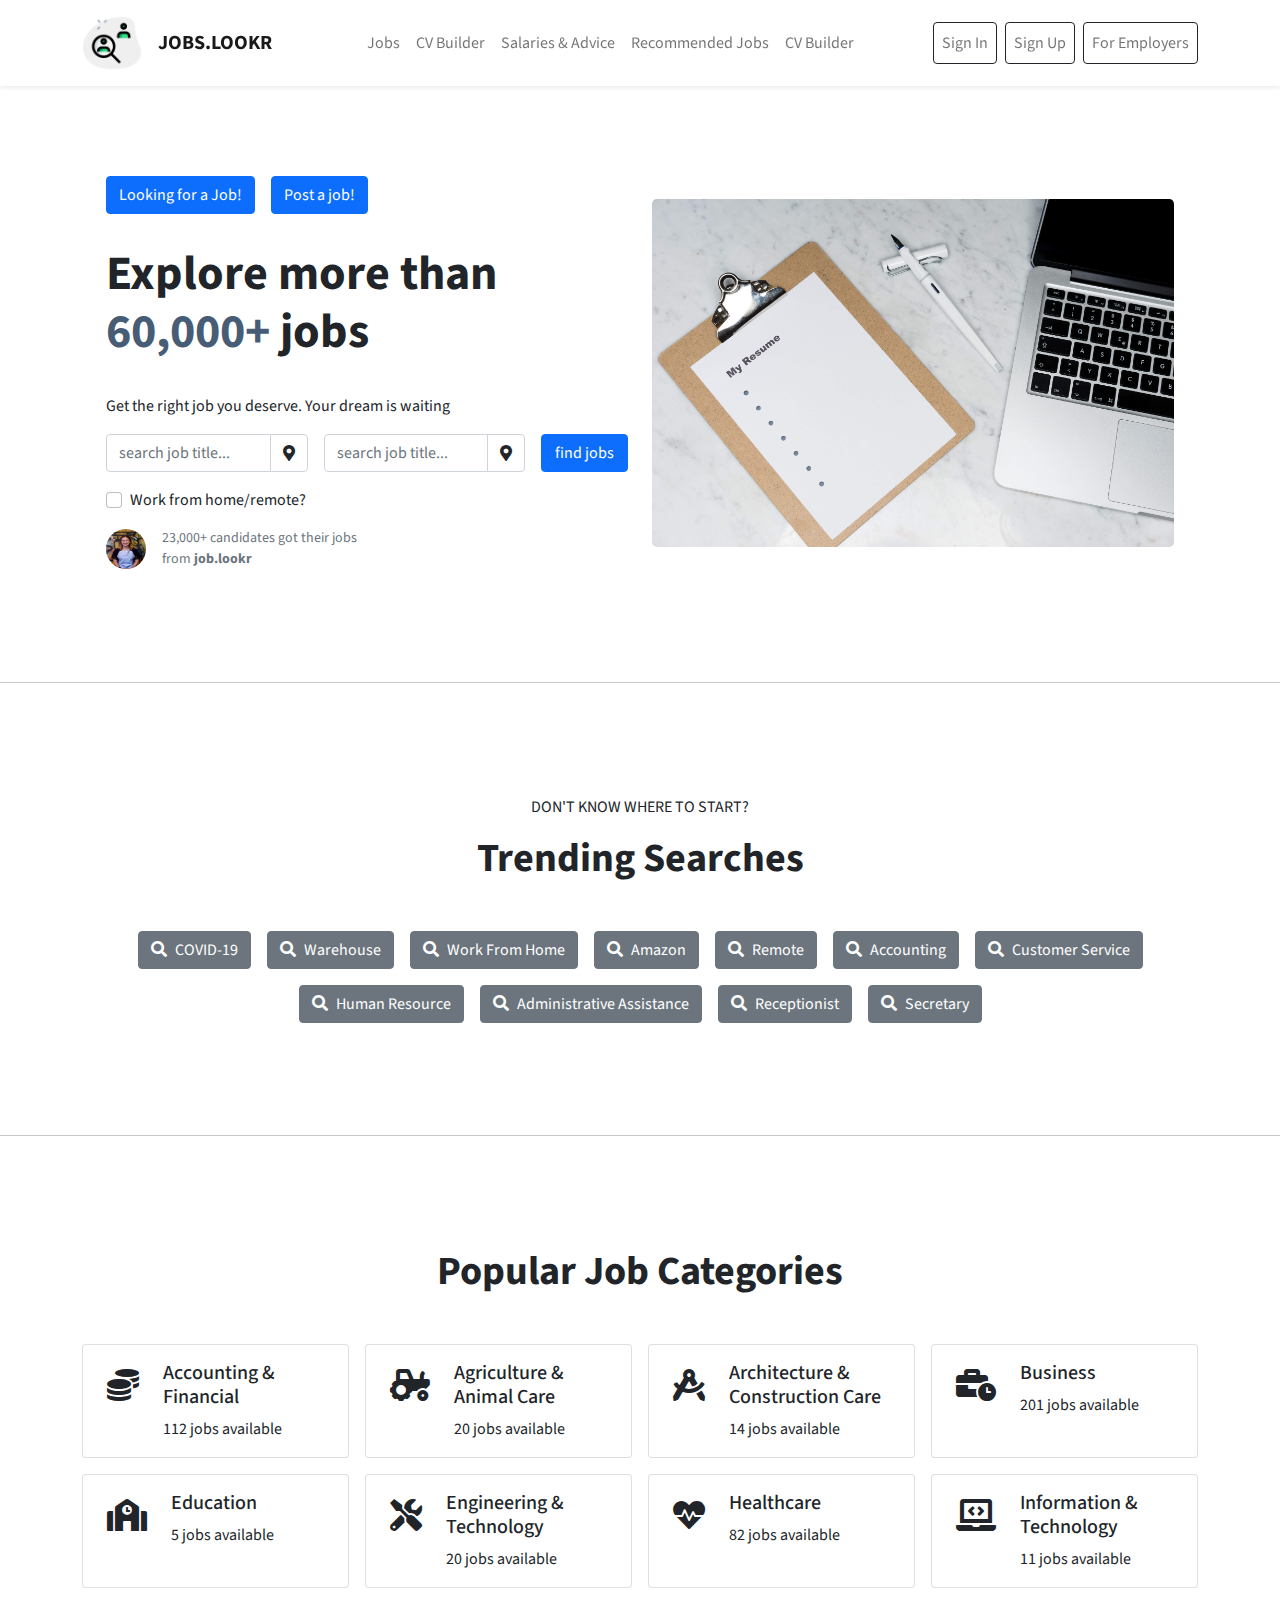
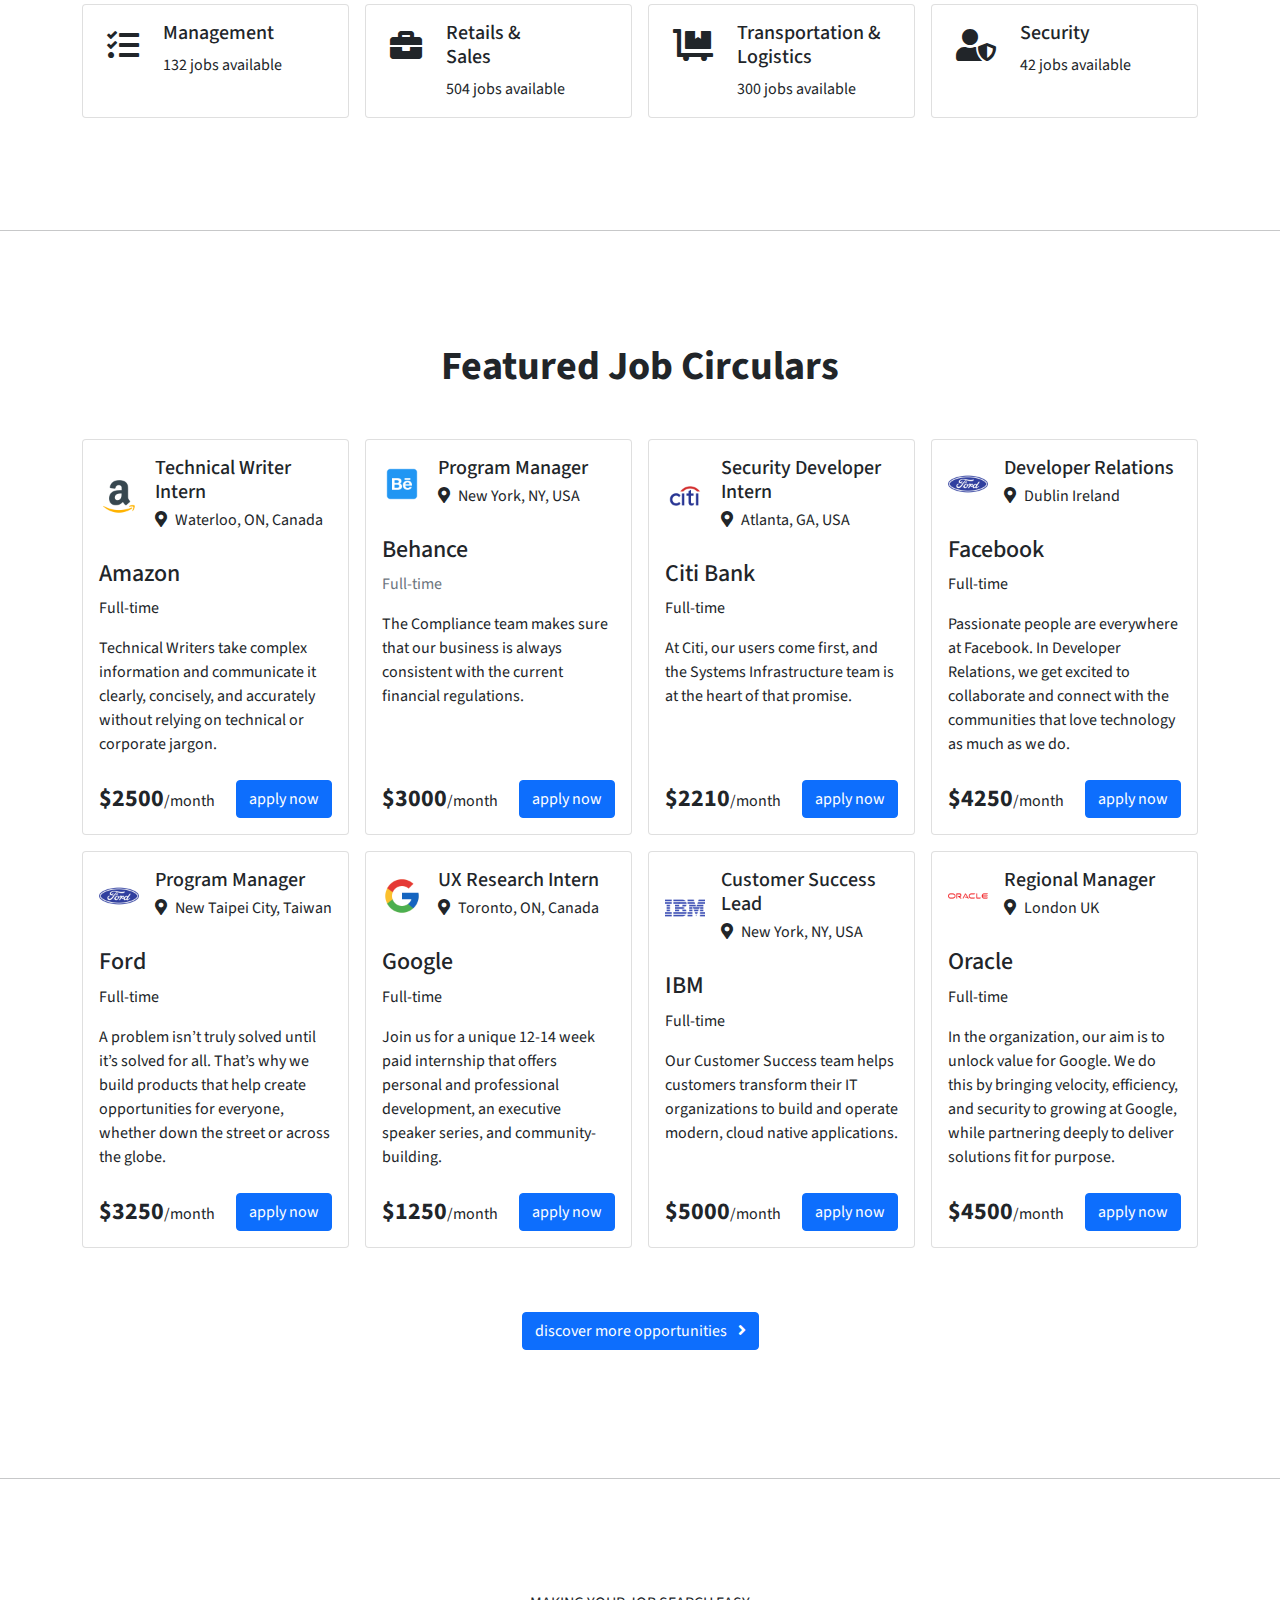
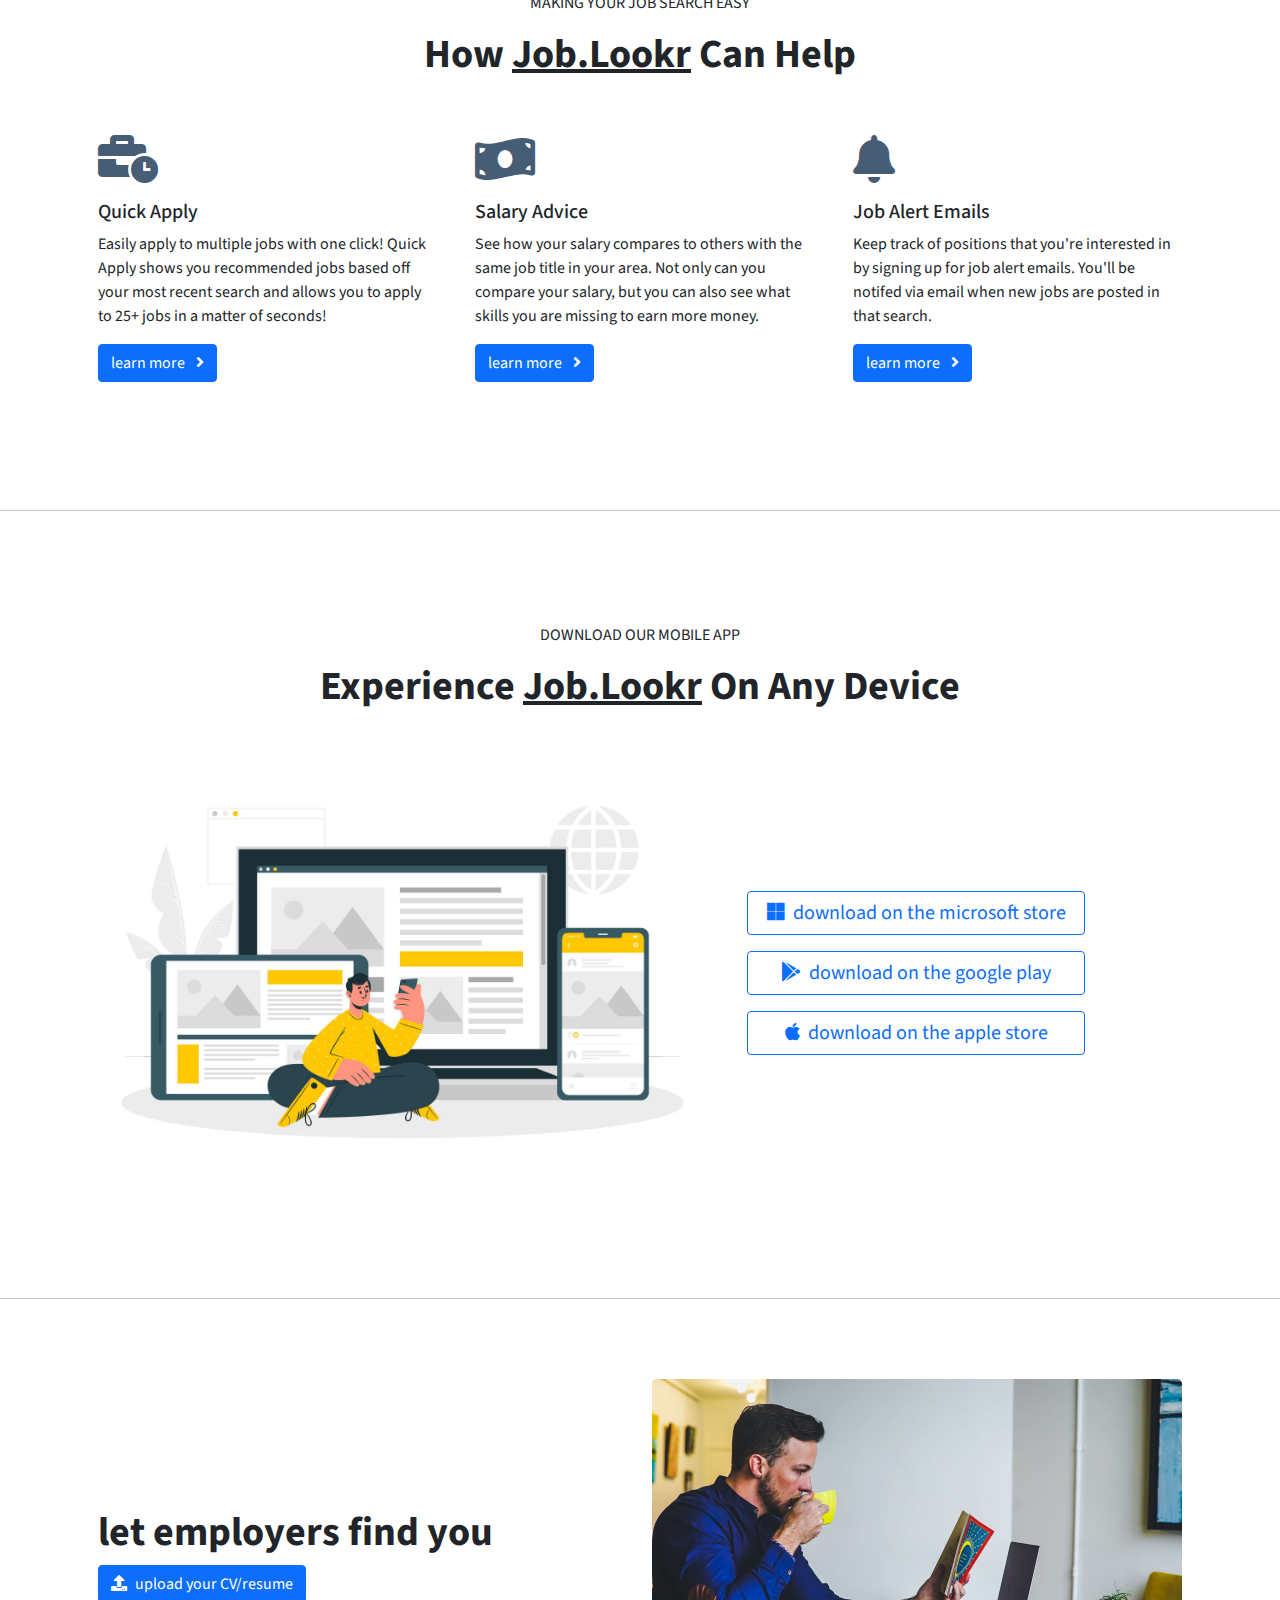
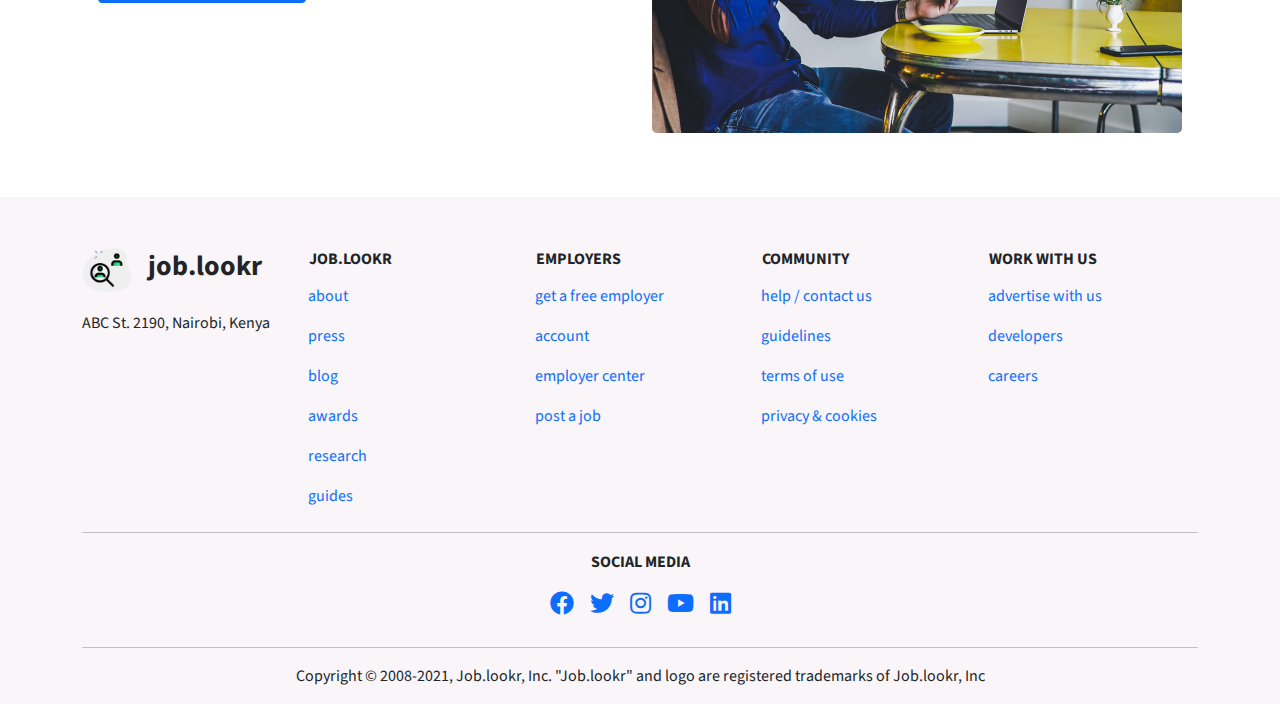
==== index.html @ 162f299d "Initial commit" ====
<!doctype html>
<html class="no-js" lang="">

<head>
  <meta charset="utf-8">
  <title></title>
  <meta name="description" content="">
  <meta name="viewport" content="width=device-width, initial-scale=1">

  <meta property="og:title" content="">
  <meta property="og:type" content="">
  <meta property="og:url" content="">
  <meta property="og:image" content="">

  <link rel="manifest" href="site.webmanifest">
  <link rel="apple-touch-icon" href="icon.png">
  <!-- Place favicon.ico in the root directory -->
  <link rel="shortcut icon" href="favicon.ico" type="image/x-icon">
  <!--  Bootstrap-->
  <link rel="stylesheet" href="vendor/bootstrap-5.1.3-dist/css/bootstrap.min.css">
  <!--  Font Awesome-->
  <link rel="stylesheet" href="vendor/fontawesome-free-5.15.1-web/css/all.min.css">
  <!--  Custom Fonts-->
  <link rel="preconnect" href="https://fonts.googleapis.com">
  <link rel="preconnect" href="https://fonts.gstatic.com" crossorigin>
  <link
    href="https://fonts.googleapis.com/css2?family=Source+Sans+3:ital,wght@0,200;0,300;0,400;0,500;0,600;0,700;0,800;0,900;1,200;1,300;1,400;1,500;1,600;1,700;1,800;1,900&display=swap"
    rel="stylesheet">
  <link rel="stylesheet" href="css/normalize.css">
  <link rel="stylesheet" href="css/main.css">

  <meta name="theme-color" content="#fafafa">
</head>

<body>
<!-- Add your site or application content here -->
<header>
  <nav class="navbar navbar-expand-lg navbar-light shadow-sm fixed-top bg-white">
    <div class="container">
      <a class="navbar-brand d-flex align-items-center" href="#">
        <img src="img/logo.png" alt="logo" class="me-3" width="60" height="60">
        <span class="text-uppercase fw-bold">jobs.lookr</span>
      </a>
      <button class="navbar-toggler" type="button" data-bs-toggle="collapse" data-bs-target="#navbarSupportedContent"
              aria-controls="navbarSupportedContent" aria-expanded="false" aria-label="Toggle navigation">
        <span class="navbar-toggler-icon"></span>
      </button>
      <div class="collapse navbar-collapse" id="navbarSupportedContent">
        <ul class="navbar-nav ms-auto">
          <li class="nav-item">
            <a class="nav-link text-capitalize" href="#">jobs</a>
          </li>
          <li class="nav-item">
            <a class="nav-link text-capitalize" href="#">CV builder</a>
          </li>
          <li class="nav-item">
            <a class="nav-link text-capitalize" href="#">salaries & advice</a>
          </li>
          <li class="nav-item">
            <a class="nav-link text-capitalize" href="#">recommended jobs</a>
          </li>
          <li class="nav-item">
            <a class="nav-link text-capitalize" href="#">CV builder</a>
          </li>
        </ul>
        <ul class="navbar-nav ms-auto">
          <li class="nav-item me-2">
            <a class="nav-link text-capitalize btn btn-outline-dark" href="#">sign in</a>
          </li>
          <li class="nav-item me-2">
            <a class="nav-link text-capitalize btn btn-outline-dark" href="#">sign up</a>
          </li>
          <li class="nav-item">
            <a class="nav-link text-capitalize btn btn-outline-dark" href="#">for employers</a>
          </li>
        </ul>
      </div>
    </div>
  </nav>
</header>
<main>
  <div class="container-fluid px-0">
    <section class="py-5">
      <div class="row container mx-auto align-items-center my-5">
        <div class="col-6">
          <div class="d-flex gap-3">
            <button class="btn btn-primary">Looking for a Job!</button>
            <button class="btn btn-primary">Post a job!</button>
          </div>
          <h1 class="display-5 fw-bold">Explore more than <span class="text-primary">60,000+</span> jobs</h1>
          <p>Get the right job you deserve. Your dream is waiting</p>
          <div class="d-flex gap-3">
            <div class="input-group">
              <input type="text" class="form-control" placeholder="search job title..." id="inp-job-title">
              <span class="input-group-text bg-transparent">
                <i class="fas fa-map-marker-alt"></i>
              </span>
            </div>
            <div class="input-group">
              <input type="text" class="form-control" placeholder="search job title..." id="inp-job-location">
              <span class="input-group-text bg-transparent">
                <i class="fas fa-map-marker-alt"></i>
              </span>
            </div>
            <div class="col-2">
              <button class="btn btn-primary w-100">find jobs</button>
            </div>
          </div>
          <div class="form-check mt-3">
            <input class="form-check-input" type="checkbox" value="" id="defaultCheck1">
            <label class="form-check-label" for="defaultCheck1">
              Work from home/remote?
            </label>
          </div>
          <div class="d-flex mt-3 align-items-center">
            <img src="img/user-1.jpg" alt="user 1" height="40" width="40" class="rounded-circle">
            <p class="mb-0 ms-3 text-muted small">23,000+ candidates got their jobs <br> from <b>job.lookr</b></p>
          </div>
        </div>
        <div class="col-6">
          <img src="img/hero-1.jpg" alt="" class="img-fluid rounded-3">
        </div>
      </div>
    </section>
    <hr>
    <section class="py-5">
      <div class="container my-5">
        <div class="section-title text-center mb-5">
          <p class="text-uppercase">don't know where to start?</p>
          <h3 class="display-6 fw-bold text-capitalize">Trending Searches</h3>
        </div>
        <div class="section-body">
          <div class="d-flex flex-wrap justify-content-center gap-3">
            <button class="btn btn-secondary text-capitalize"><i class="fas fa-search me-2"></i>COVID-19</button>
            <button class="btn btn-secondary text-capitalize"><i class="fas fa-search me-2"></i>warehouse</button>
            <button class="btn btn-secondary text-capitalize"><i class="fas fa-search me-2"></i>work from home</button>
            <button class="btn btn-secondary text-capitalize"><i class="fas fa-search me-2"></i>amazon</button>
            <button class="btn btn-secondary text-capitalize"><i class="fas fa-search me-2"></i>remote</button>
            <button class="btn btn-secondary text-capitalize"><i class="fas fa-search me-2"></i>accounting</button>
            <button class="btn btn-secondary text-capitalize"><i class="fas fa-search me-2"></i>customer service
            </button>
            <button class="btn btn-secondary text-capitalize"><i class="fas fa-search me-2"></i>human resource</button>
            <button class="btn btn-secondary text-capitalize"><i class="fas fa-search me-2"></i>administrative
              assistance
            </button>
            <button class="btn btn-secondary text-capitalize"><i class="fas fa-search me-2"></i>receptionist</button>
            <button class="btn btn-secondary text-capitalize"><i class="fas fa-search me-2"></i>secretary</button>
          </div>
        </div>
      </div>
    </section>
    <hr>
    <section class="py-5">
      <div class="container my-5">
        <div class="section-title text-center mb-5">
          <h3 class="display-6 fw-bold text-capitalize">popular job categories</h3>
        </div>
        <div class="section-body">
          <div class="row row-cols-1 row-cols-md-4 g-3">
            <div class="col">
              <div class="card h-100">
                <div class="card-body px-0 d-flex align-items-start">
                  <i class="fas fa-coins fa-2x mx-4 mt-2"></i>
                  <div>
                    <h5 class="card-title text-capitalize">accounting & <br> financial</h5>
                    <p class="card-text">112 jobs available</p>
                  </div>
                </div>
              </div>
            </div>
            <div class="col">
              <div class="card h-100">
                <div class="card-body px-0 d-flex align-items-start">
                  <i class="fas fa-tractor fa-2x mx-4 mt-2"></i>
                  <div>
                    <h5 class="card-title text-capitalize">agriculture & <br> animal care</h5>
                    <p class="card-text">20 jobs available</p>
                  </div>
                </div>
              </div>
            </div>
            <div class="col">
              <div class="card h-100">
                <div class="card-body px-0 d-flex align-items-start">
                  <i class="fas fa-drafting-compass fa-2x mx-4 mt-2"></i>
                  <div>
                    <h5 class="card-title text-capitalize">Architecture &<br> Construction care</h5>
                    <p class="card-text">14 jobs available</p>
                  </div>
                </div>
              </div>
            </div>
            <div class="col">
              <div class="card h-100">
                <div class="card-body px-0 d-flex align-items-start">
                  <i class="fas fa-business-time fa-2x mx-4 mt-2"></i>
                  <div>
                    <h5 class="card-title text-capitalize">business</h5>
                    <p class="card-text">201 jobs available</p>
                  </div>
                </div>
              </div>
            </div>
            <div class="col">
              <div class="card h-100">
                <div class="card-body px-0 d-flex align-items-start">
                  <i class="fas fa-school fa-2x mx-4 mt-2"></i>
                  <div>
                    <h5 class="card-title text-capitalize">education</h5>
                    <p class="card-text">5 jobs available</p>
                  </div>
                </div>
              </div>
            </div>
            <div class="col">
              <div class="card h-100">
                <div class="card-body px-0 d-flex align-items-start">
                  <i class="fas fa-tools fa-2x mx-4 mt-2"></i>
                  <div>
                    <h5 class="card-title text-capitalize">engineering &<br> technology</h5>
                    <p class="card-text">20 jobs available</p>
                  </div>
                </div>
              </div>
            </div>
            <div class="col">
              <div class="card h-100">
                <div class="card-body px-0 d-flex align-items-start">
                  <i class="fas fa-heartbeat fa-2x mx-4 mt-2"></i>
                  <div>
                    <h5 class="card-title text-capitalize">healthcare</h5>
                    <p class="card-text">82 jobs available</p>
                  </div>
                </div>
              </div>
            </div>
            <div class="col">
              <div class="card h-100">
                <div class="card-body px-0 d-flex align-items-start">
                  <i class="fas fa-laptop-code fa-2x mx-4 mt-2"></i>
                  <div>
                    <h5 class="card-title text-capitalize">information & <br> technology</h5>
                    <p class="card-text">11 jobs available</p>
                  </div>
                </div>
              </div>
            </div>
            <div class="col">
              <div class="card h-100">
                <div class="card-body px-0 d-flex align-items-start">
                  <i class="fas fa-tasks fa-2x mx-4 mt-2"></i>
                  <div>
                    <h5 class="card-title text-capitalize">management</h5>
                    <p class="card-text">132 jobs available</p>
                  </div>
                </div>
              </div>
            </div>
            <div class="col">
              <div class="card h-100">
                <div class="card-body px-0 d-flex align-items-start">
                  <i class="fas fa-briefcase fa-2x mx-4 mt-2"></i>
                  <div>
                    <h5 class="card-title text-capitalize">retails &<br> sales</h5>
                    <p class="card-text">504 jobs available</p>
                  </div>
                </div>
              </div>
            </div>
            <div class="col">
              <div class="card h-100">
                <div class="card-body px-0 d-flex align-items-start">
                  <i class="fas fa-dolly-flatbed fa-2x mx-4 mt-2"></i>
                  <div>
                    <h5 class="card-title text-capitalize">transportation &<br> logistics</h5>
                    <p class="card-text">300 jobs available</p>
                  </div>
                </div>
              </div>
            </div>
            <div class="col">
              <div class="card h-100">
                <div class="card-body px-0 d-flex align-items-start">
                  <i class="fas fa-user-shield fa-2x mx-4 mt-2"></i>
                  <div>
                    <h5 class="card-title text-capitalize">security</h5>
                    <p class="card-text">42 jobs available</p>
                  </div>
                </div>
              </div>
            </div>
          </div>
        </div>
      </div>
    </section>
    <hr>
    <section class="py-5">
      <div class="container my-5">
        <div class="section-title text-center mb-5">
          <h3 class="display-6 fw-bold text-capitalize">featured job circulars</h3>
        </div>
        <div class="section-body">
          <div class="row row-cols-1 row-cols-md-4 g-3">
            <div class="col">
              <div class="card h-100">
                <div class="card-header d-flex align-items-center bg-transparent pt-3 border-0">
                  <img src="img/icon-amazon.png" class="" alt="company logo" width="40" height="40">
                  <div class="ms-3">
                    <h5 class="mb-1">Technical Writer Intern</h5>
                    <p class="mb-1"><i class="fas fa-map-marker-alt me-2"></i>Waterloo, ON, Canada</p>
                  </div>
                </div>
                <div class="card-body">
                  <h4 class="card-title">Amazon</h4>
                  <p>Full-time</p>
                  <p class="card-text">Technical Writers take complex information and communicate it clearly, concisely,
                    and accurately without relying on technical or corporate jargon.</p>
                </div>
                <div class="card-footer bg-transparent pb-3 border-0">
                  <div class="d-flex justify-content-between align-items-center">
                    <p class="mb-0"><span class="fs-4 fw-bold">$2500</span>/month</p>
                    <button class="btn btn-primary">apply now</button>
                  </div>
                </div>
              </div>
            </div>
            <div class="col">
              <div class="card h-100">
                <div class="card-header d-flex align-items-center bg-transparent pt-3 border-0">
                  <img src="img/icon-behance.png" class="" alt="company logo" width="40" height="40">
                  <div class="ms-3">
                    <h5 class="mb-1">Program Manager</h5>
                    <p class="mb-1"><i class="fas fa-map-marker-alt me-2"></i>New York, NY, USA</p>
                  </div>
                </div>
                <div class="card-body">
                  <h4 class="card-title">Behance</h4>
                  <p class="text-muted">Full-time</p>
                  <p class="card-text">The Compliance team makes sure that our business is always consistent with
                    the current financial regulations.</p>
                </div>
                <div class="card-footer bg-transparent pb-3 border-0">
                  <div class="d-flex justify-content-between align-items-center">
                    <p class="mb-0"><span class="fs-4 fw-bold">$3000</span>/month</p>
                    <button class="btn btn-primary">apply now</button>
                  </div>
                </div>
              </div>
            </div>
            <div class="col">
              <div class="card h-100">
                <div class="card-header d-flex align-items-center bg-transparent pt-3 border-0">
                  <img src="img/icon-citi.png" class="" alt="company logo" width="40" height="40">
                  <div class="ms-3">
                    <h5 class="mb-1">Security Developer Intern</h5>
                    <p class="mb-1"><i class="fas fa-map-marker-alt me-2"></i>Atlanta, GA, USA</p>
                  </div>
                </div>
                <div class="card-body">
                  <h4 class="card-title">Citi Bank</h4>
                  <p>Full-time</p>
                  <p class="card-text">At Citi, our users come first, and the Systems Infrastructure team is at the
                    heart of that promise.</p>
                </div>
                <div class="card-footer bg-transparent pb-3 border-0">
                  <div class="d-flex justify-content-between align-items-center">
                    <p class="mb-0"><span class="fs-4 fw-bold">$2210</span>/month</p>
                    <button class="btn btn-primary">apply now</button>
                  </div>
                </div>
              </div>
            </div>
            <div class="col">
              <div class="card h-100">
                <div class="card-header d-flex align-items-center bg-transparent pt-3 border-0">
                  <img src="img/icon-ford.png" class="" alt="company logo" width="40" height="40">
                  <div class="ms-3">
                    <h5 class="mb-1">Developer Relations</h5>
                    <p class="mb-1"><i class="fas fa-map-marker-alt me-2"></i>Dublin Ireland</p>
                  </div>
                </div>
                <div class="card-body">
                  <h4 class="card-title">Facebook</h4>
                  <p>Full-time</p>
                  <p class="card-text">Passionate people are everywhere at Facebook. In Developer Relations, we get
                    excited to collaborate and connect with the communities that love technology as much as we do.</p>
                </div>
                <div class="card-footer bg-transparent pb-3 border-0">
                  <div class="d-flex justify-content-between align-items-center">
                    <p class="mb-0"><span class="fs-4 fw-bold">$4250</span>/month</p>
                    <button class="btn btn-primary">apply now</button>
                  </div>
                </div>
              </div>
            </div>
            <div class="col">
              <div class="card h-100">
                <div class="card-header d-flex align-items-center bg-transparent pt-3 border-0">
                  <img src="img/icon-ford.png" class="" alt="company logo" width="40" height="40">
                  <div class="ms-3">
                    <h5 class="mb-1">Program Manager</h5>
                    <p class="mb-1"><i class="fas fa-map-marker-alt me-2"></i>New Taipei City, Taiwan</p>
                  </div>
                </div>
                <div class="card-body">
                  <h4 class="card-title">Ford</h4>
                  <p>Full-time</p>
                  <p class="card-text">A problem isn’t truly solved until it’s solved for all. That’s why we build
                    products that help create opportunities for everyone, whether down the street or across the
                    globe.</p>
                </div>
                <div class="card-footer bg-transparent pb-3 border-0">
                  <div class="d-flex justify-content-between align-items-center">
                    <p class="mb-0"><span class="fs-4 fw-bold">$3250</span>/month</p>
                    <button class="btn btn-primary">apply now</button>
                  </div>
                </div>
              </div>
            </div>
            <div class="col">
              <div class="card h-100">
                <div class="card-header d-flex align-items-center bg-transparent pt-3 border-0">
                  <img src="img/icon-google.png" class="" alt="company logo" width="40" height="40">
                  <div class="ms-3">
                    <h5 class="mb-1">UX Research Intern</h5>
                    <p class="mb-1"><i class="fas fa-map-marker-alt me-2"></i>Toronto, ON, Canada</p>
                  </div>
                </div>
                <div class="card-body">
                  <h4 class="card-title">Google</h4>
                  <p>Full-time</p>
                  <p class="card-text">Join us for a unique 12-14 week paid internship that offers personal and
                    professional development, an executive speaker series, and community-building.</p>
                </div>
                <div class="card-footer bg-transparent pb-3 border-0">
                  <div class="d-flex justify-content-between align-items-center">
                    <p class="mb-0"><span class="fs-4 fw-bold">$1250</span>/month</p>
                    <button class="btn btn-primary">apply now</button>
                  </div>
                </div>
              </div>
            </div>
            <div class="col">
              <div class="card h-100">
                <div class="card-header d-flex align-items-center bg-transparent pt-3 border-0">
                  <img src="img/icon-ibm.png" class="" alt="company logo" width="40" height="40">
                  <div class="ms-3">
                    <h5 class="mb-1">Customer Success Lead</h5>
                    <p class="mb-1"><i class="fas fa-map-marker-alt me-2"></i>New York, NY, USA</p>
                  </div>
                </div>
                <div class="card-body">
                  <h4 class="card-title">IBM</h4>
                  <p>Full-time</p>
                  <p class="card-text">Our Customer Success team helps customers transform their IT organizations to
                    build and operate modern, cloud native applications.</p>
                </div>
                <div class="card-footer bg-transparent pb-3 border-0">
                  <div class="d-flex justify-content-between align-items-center">
                    <p class="mb-0"><span class="fs-4 fw-bold">$5000</span>/month</p>
                    <button class="btn btn-primary">apply now</button>
                  </div>
                </div>
              </div>
            </div>
            <div class="col">
              <div class="card h-100">
                <div class="card-header d-flex align-items-center bg-transparent pt-3 border-0">
                  <img src="img/icon-oracle.png" class="" alt="company logo" width="40" height="40">
                  <div class="ms-3">
                    <h5 class="mb-1">Regional Manager</h5>
                    <p class="mb-1"><i class="fas fa-map-marker-alt me-2"></i>London UK</p>
                  </div>
                </div>
                <div class="card-body">
                  <h4 class="card-title">Oracle</h4>
                  <p>Full-time</p>
                  <p class="card-text">In the organization, our aim is to unlock value for Google. We do this by
                    bringing velocity, efficiency, and security to growing at Google, while partnering deeply to deliver
                    solutions fit for purpose. </p>
                </div>
                <div class="card-footer bg-transparent pb-3 border-0">
                  <div class="d-flex justify-content-between align-items-center">
                    <p class="mb-0"><span class="fs-4 fw-bold">$4500</span>/month</p>
                    <button class="btn btn-primary">apply now</button>
                  </div>
                </div>
              </div>
            </div>
          </div>
        </div>
        <div class="section-footer text-center py-3 mt-5">
          <button class="btn btn-primary">discover more opportunities <i class="fas fa-angle-right ms-2"></i></button>
        </div>
      </div>
    </section>
    <hr>
    <section class="py-5">
      <div class="container my-5">
        <div class="section-title text-center mb-5">
          <p>MAKING YOUR JOB SEARCH EASY</p>
          <h3 class="display-6 fw-bold text-capitalize">How <span class="text-decoration-underline">job.lookr</span> can
            help</h3>
        </div>
        <div class="section-body">
          <div class="row row-cols-1 row-cols-md-3 g-3">
            <div class="col">
              <div class="card h-100 border-0">
                <div class="card-header bg-transparent border-0 pb-0">
                  <p class="mb-0 text-primary"><i class="fas fa-business-time fa-3x"></i></p>
                </div>
                <div class="card-body">
                  <h5 class="card-title">Quick Apply</h5>
                  <p class="card-text">Easily apply to multiple jobs with one click! Quick Apply shows you recommended
                    jobs based off your most recent search and allows you to apply to 25+ jobs in a matter of
                    seconds!</p>
                </div>
                <div class="card-footer bg-transparent border-0 pt-0 pb-3">
                  <button class="btn btn-primary">learn more <i class="fas fa-angle-right ms-2"></i></button>
                </div>
              </div>
            </div>
            <div class="col">
              <div class="card h-100 border-0">
                <div class="card-header bg-transparent border-0 pb-0">
                  <p class="mb-0 text-primary"><i class="fas fa-money-bill-wave fa-3x"></i></p>
                </div>
                <div class="card-body">
                  <h5 class="card-title">Salary Advice</h5>
                  <p class="card-text">See how your salary compares to others with the same job title in your area. Not
                    only can you
                    compare your salary, but you can also see what skills you are missing to earn more money.</p>
                </div>
                <div class="card-footer bg-transparent border-0 pt-0 pb-3">
                  <button class="btn btn-primary">learn more <i class="fas fa-angle-right ms-2"></i></button>
                </div>
              </div>
            </div>
            <div class="col">
              <div class="card h-100 border-0">
                <div class="card-header bg-transparent border-0 pb-0">
                  <p class="mb-0 text-primary"><i class="fas fa-bell fa-3x"></i></p>
                </div>
                <div class="card-body">
                  <h5 class="card-title">Job Alert Emails</h5>
                  <p class="card-text">Keep track of positions that you're interested in by signing up for job alert
                    emails. You'll be notifed via email when new jobs are posted in that search.</p>
                </div>
                <div class="card-footer bg-transparent border-0 pt-0 pb-3">
                  <button class="btn btn-primary">learn more <i class="fas fa-angle-right ms-2"></i></button>
                </div>
              </div>
            </div>
          </div>
        </div>
      </div>
    </section>
    <hr>
    <section class="py-5">
      <div class="container my-5">
        <div class="section-title text-center mb-5">
          <p>DOWNLOAD OUR MOBILE APP</p>
          <h3 class="display-6 fw-bold text-capitalize">Experience <span
            class="text-decoration-underline">job.lookr</span> on any device
          </h3>
        </div>
        <div class="section-body">
          <div class="row align-items-center">
            <div class="col-7">
              <img src="img/devices.jpg" alt="devices" class="img-fluid">
            </div>
            <div class="col-5">
              <div class="d-flex flex-column w-75 gap-3">
                <button type="button" class="btn btn-outline-primary fs-5"><i class="fab fa-microsoft me-2"></i>download
                  on the microsoft store
                </button>
                <button type="button" class="btn btn-outline-primary fs-5"><i class="fab fa-google-play me-2"></i>download
                  on the google play
                </button>
                <button type="button" class="btn btn-outline-primary fs-5"><i class="fab fa-apple me-2"></i>download
                  on the apple store
                </button>
              </div>
            </div>
          </div>
        </div>
      </div>
    </section>
    <hr>
    <section class="py-5">
      <div class="container">
        <div class="card bg-transparent border-0">
          <div class="card-body">
            <div class="row align-items-center">
              <div class="col-6">
                <h5 class="display-6 fw-bold card-title">let employers find you</h5>
                <button class="btn btn-primary"><i class="fas fa-upload me-2"></i>upload your CV/resume</button>
              </div>
              <div class="col-6">
                <img src="img/find.jpg" alt="find" class="img-fluid rounded-3">
              </div>
            </div>
          </div>
        </div>
      </div>
    </section>
  </div>
</main>
<footer class="bg-secondary pt-5 pb-3">
  <div class="container">
    <div class="row row-cols-1 row-cols-md-5 g-3 mb-3">
      <div class="col">
        <div class="d-flex align-items-center mb-3">
          <img src="img/logo.png" alt="logo" class="me-3" height="50" width="50">
          <h3 class="fw-bold">job.lookr</h3>
        </div>
        <p>ABC St. 2190, Nairobi, Kenya</p>
      </div>
      <div class="col">
        <p class="mb-1">
          <a class="btn text-uppercase fw-bold p-0" data-bs-toggle="collapse" href="#first-col"
             role="button">job.lookr</a>
        </p>
        <div class="collapse show" id="first-col">
          <a href="" class="nav-link px-0">about</a>
          <a href="" class="nav-link px-0">press</a>
          <a href="" class="nav-link px-0">blog</a>
          <a href="" class="nav-link px-0">awards</a>
          <a href="" class="nav-link px-0">research</a>
          <a href="" class="nav-link px-0">guides</a>
        </div>
      </div>
      <div class="col">
        <p class="mb-1">
          <a class="btn text-uppercase fw-bold p-0" data-bs-toggle="collapse" href="#second-col"
             role="button">employers</a>
        </p>
        <div class="collapse show" id="second-col">
          <a href="" class="nav-link px-0">get a free employer</a>
          <a href="" class="nav-link px-0">account</a>
          <a href="" class="nav-link px-0">employer center</a>
          <a href="" class="nav-link px-0">post a job</a>
        </div>
      </div>
      <div class="col">
        <p class="mb-1">
          <a class="btn text-uppercase fw-bold p-0" data-bs-toggle="collapse" href="#third-col"
             role="button">community</a>
        </p>
        <div class="collapse show" id="third-col">
          <a href="" class="nav-link px-0">help / contact us</a>
          <a href="" class="nav-link px-0">guidelines</a>
          <a href="" class="nav-link px-0">terms of use</a>
          <a href="" class="nav-link px-0">privacy & cookies</a>
        </div>
      </div>
      <div class="col">
        <p class="mb-1">
          <a class="btn text-uppercase fw-bold p-0" data-bs-toggle="collapse" href="#fourth-col" role="button">work with
            us</a>
        </p>
        <div class="collapse show" id="fourth-col">
          <a href="" class="nav-link px-0">advertise with us</a>
          <a href="" class="nav-link px-0">developers</a>
          <a href="" class="nav-link px-0">careers</a>
        </div>
      </div>
    </div>
    <hr>
    <div class="text-center">
      <p class="mb-1">
        <a class="btn text-uppercase fw-bold p-0" data-bs-toggle="collapse" href="#fifth-col" role="button">social
          media</a>
      </p>
      <div class="collapse show" id="fifth-col">
        <div class="d-flex gap-3 justify-content-center">
          <a href="" class="nav-link px-0 fs-4"><i class="fab fa-facebook"></i></a>
          <a href="" class="nav-link px-0 fs-4"><i class="fab fa-twitter"></i></a>
          <a href="" class="nav-link px-0 fs-4"><i class="fab fa-instagram"></i></a>
          <a href="" class="nav-link px-0 fs-4"><i class="fab fa-youtube"></i></a>
          <a href="" class="nav-link px-0 fs-4"><i class="fab fa-linkedin"></i></a>
        </div>
      </div>
    </div>
    <hr>
    <div class="text-center">
      <p class="mb-0">Copyright © 2008-2021, Job.lookr, Inc. "Job.lookr" and logo are registered trademarks of
        Job.lookr, Inc</p>
    </div>
  </div>
</footer>
<script src="js/vendor/modernizr-3.11.2.min.js"></script>
<script src="js/plugins.js"></script>
<script src="js/main.js"></script>
<script src="vendor/bootstrap-5.1.3-dist/js/bootstrap.bundle.min.js"></script>
</body>

</html>
---- css/main.css ----
/* Color Theme Swatches in Hex */
/* Color Theme Swatches in RGBA */
/* Color Theme Swatches in HSLA */
html, body {
  font-family: "Source Sans 3", sans-serif;
}

.bg-primary {
  background-color: rgba(71, 93, 117, var(--bs-bg-opacity)) !important;
}

.bg-secondary {
  background-color: rgba(249, 245, 248, var(--bs-bg-opacity)) !important;
}

.text-primary {
  color: #475D75 !important;
}

.text-secondary {
  color: #F9F5F8 !important;
}

main {
  margin-top: 80px;
}

/*# sourceMappingURL=main.css.map */
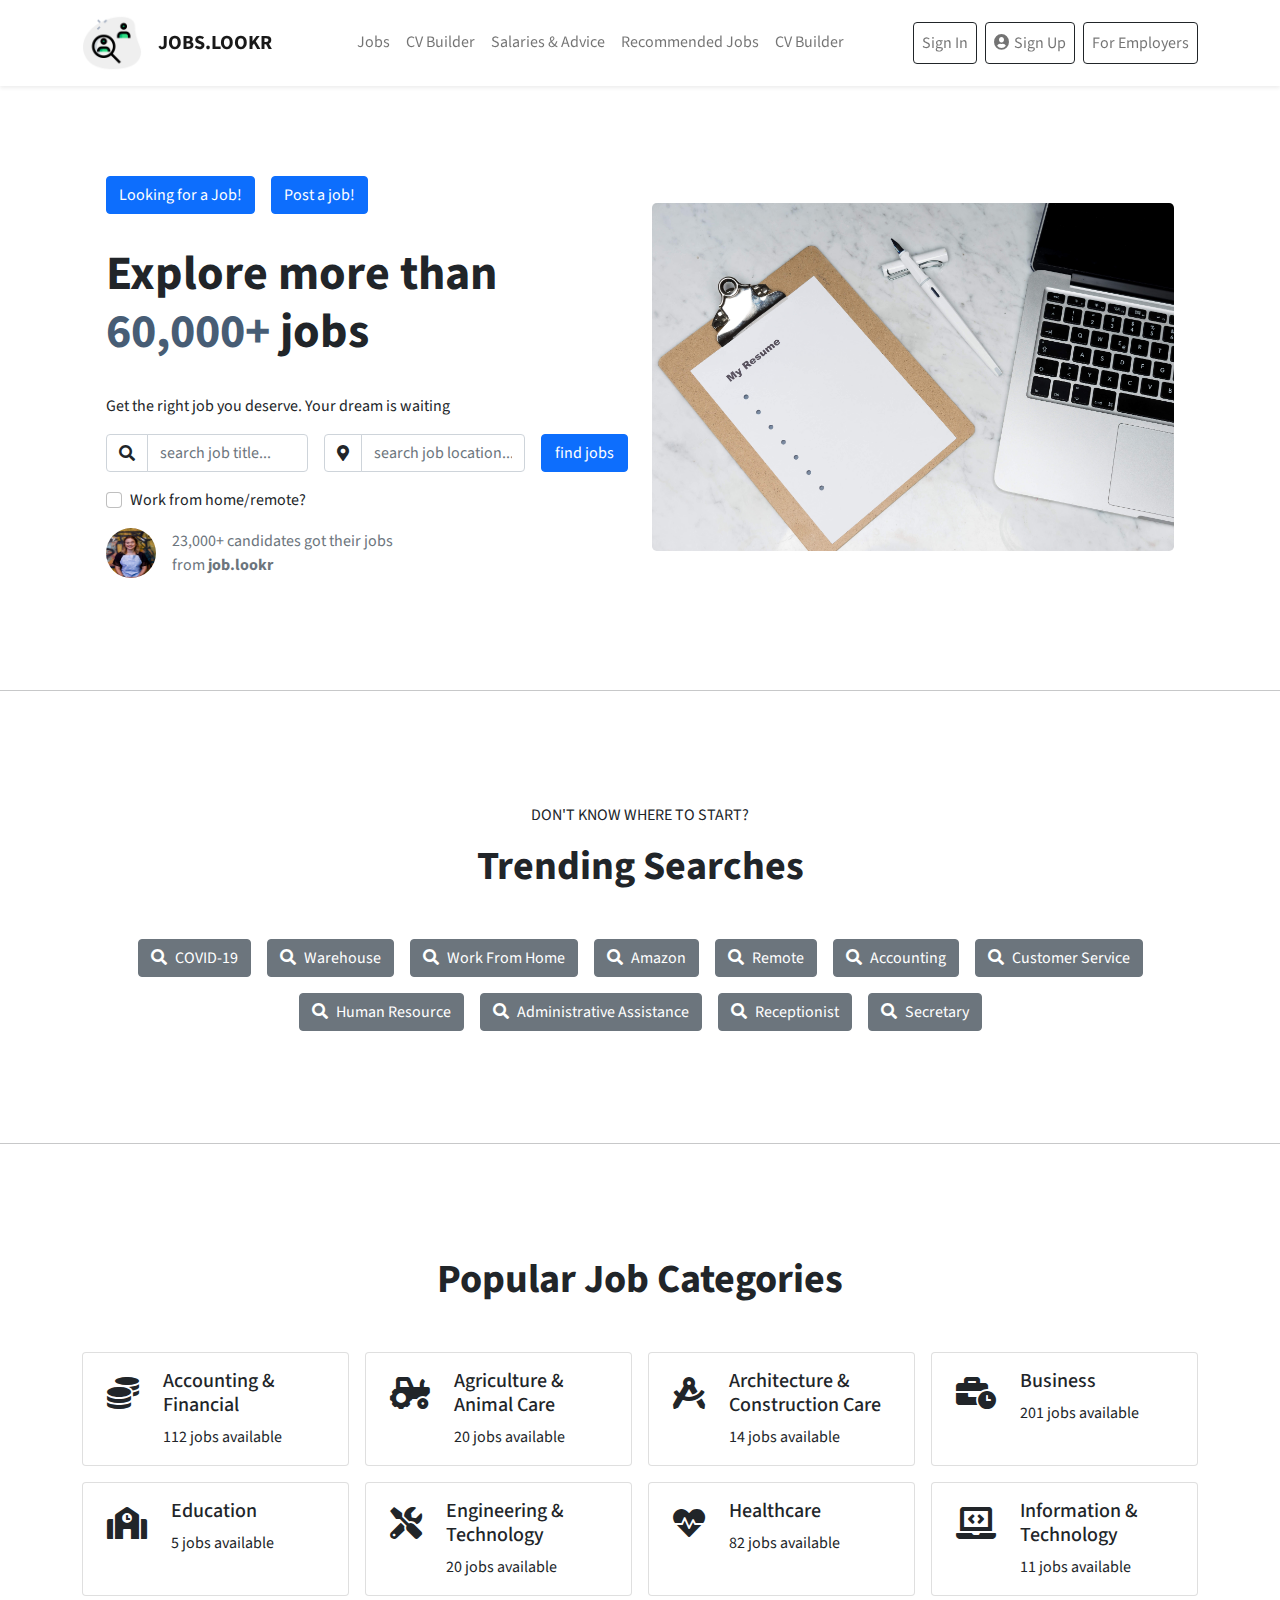
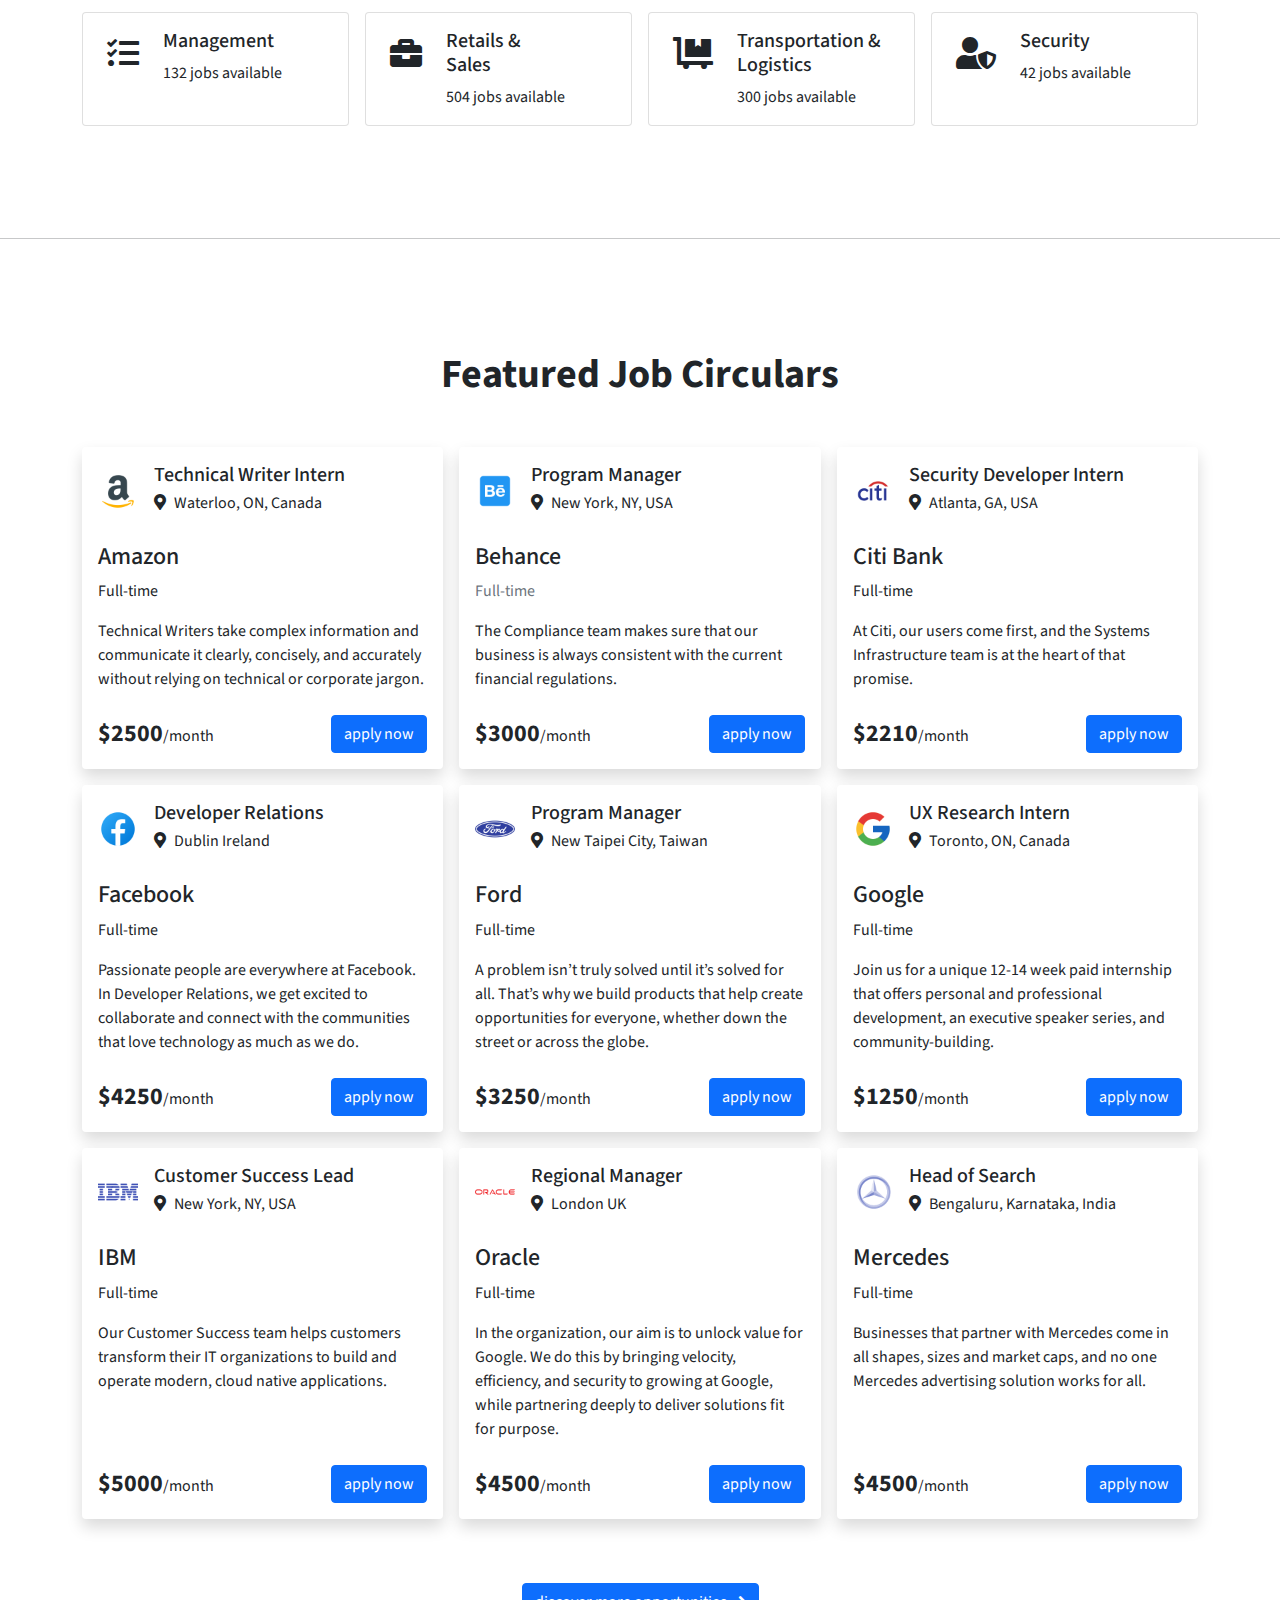
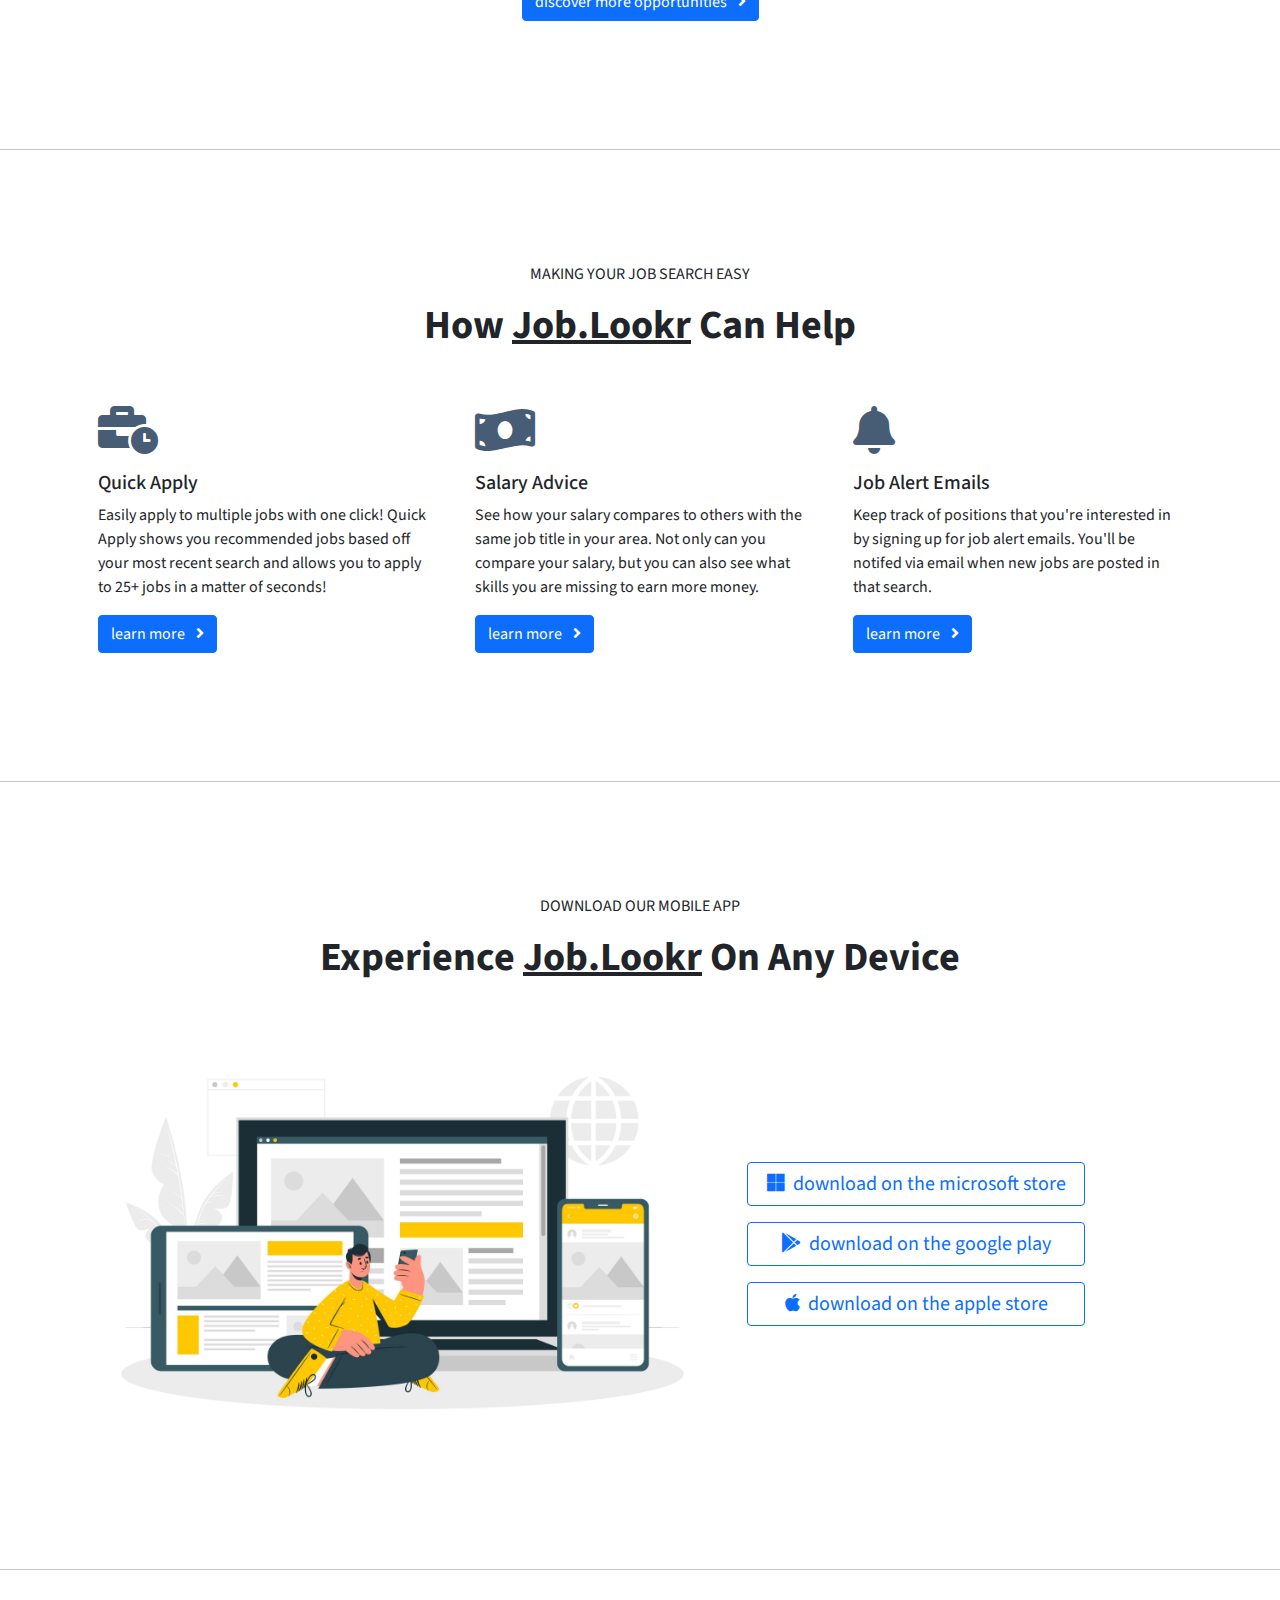
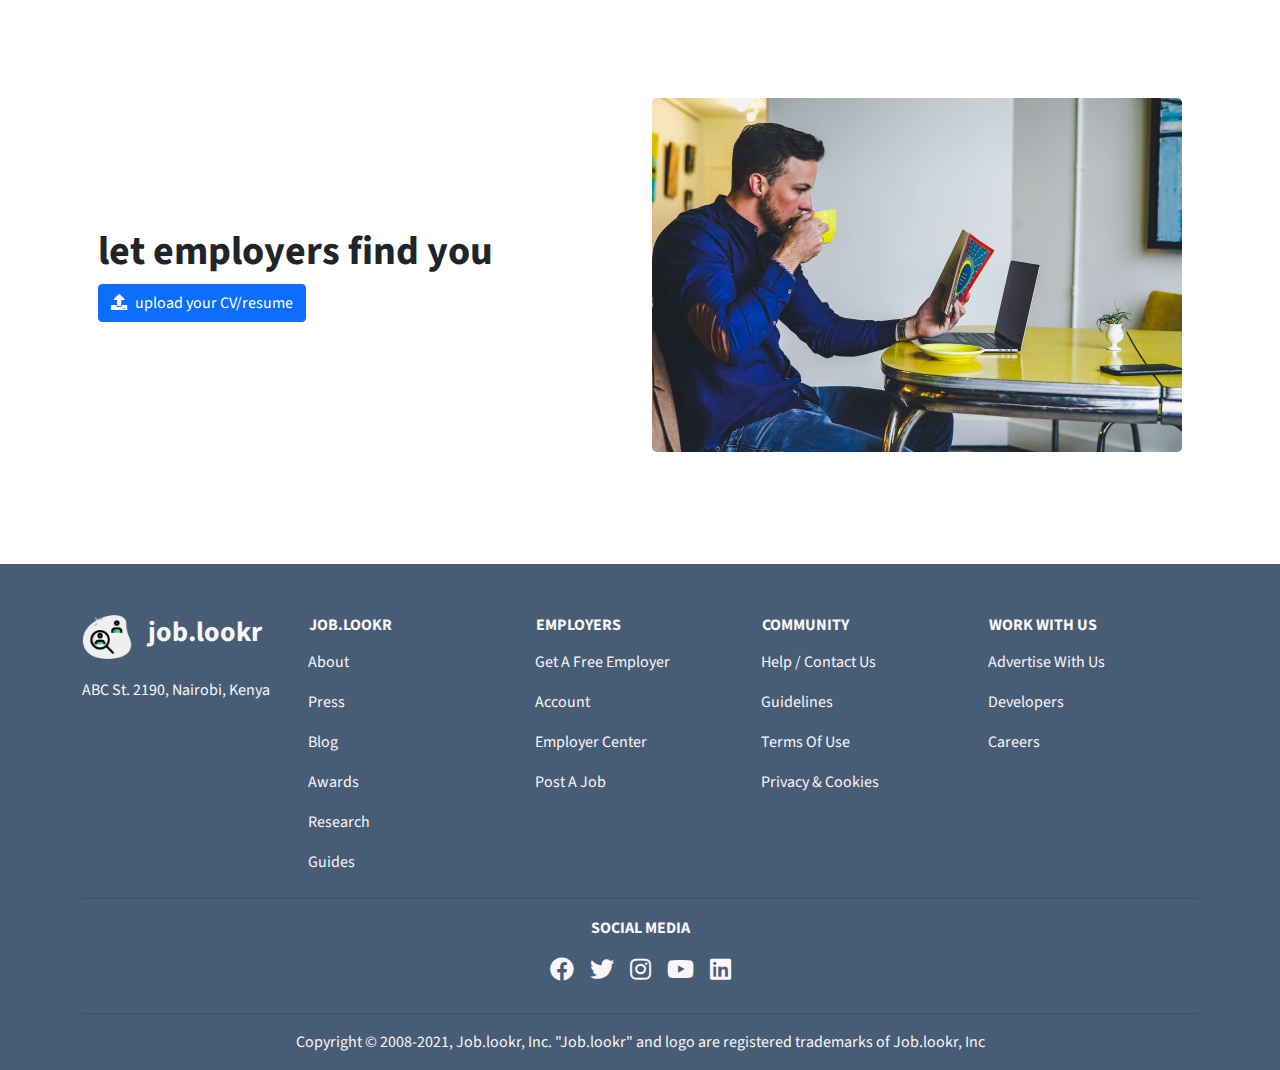
==== commit b5b12908: "# General - UI updates" ====
--- a/index.html
+++ b/index.html
@@ -3,7 +3,7 @@
 
 <head>
   <meta charset="utf-8">
-  <title></title>
+  <title>Job.Lookr | Home</title>
   <meta name="description" content="">
   <meta name="viewport" content="width=device-width, initial-scale=1">
 
@@ -37,94 +37,110 @@
 <header>
   <nav class="navbar navbar-expand-lg navbar-light shadow-sm fixed-top bg-white">
     <div class="container">
-      <a class="navbar-brand d-flex align-items-center" href="#">
+      <a class="navbar-brand d-flex align-items-center" href="/">
         <img src="img/logo.png" alt="logo" class="me-3" width="60" height="60">
         <span class="text-uppercase fw-bold">jobs.lookr</span>
       </a>
-      <button class="navbar-toggler" type="button" data-bs-toggle="collapse" data-bs-target="#navbarSupportedContent"
-              aria-controls="navbarSupportedContent" aria-expanded="false" aria-label="Toggle navigation">
+      <button class="navbar-toggler" type="button" data-bs-toggle="offcanvas" data-bs-target="#offcanvasNavbar"
+              aria-expanded="false" aria-label="offcanvasNavbar">
         <span class="navbar-toggler-icon"></span>
       </button>
-      <div class="collapse navbar-collapse" id="navbarSupportedContent">
-        <ul class="navbar-nav ms-auto">
-          <li class="nav-item">
-            <a class="nav-link text-capitalize" href="#">jobs</a>
-          </li>
-          <li class="nav-item">
-            <a class="nav-link text-capitalize" href="#">CV builder</a>
-          </li>
-          <li class="nav-item">
-            <a class="nav-link text-capitalize" href="#">salaries & advice</a>
-          </li>
-          <li class="nav-item">
-            <a class="nav-link text-capitalize" href="#">recommended jobs</a>
-          </li>
-          <li class="nav-item">
-            <a class="nav-link text-capitalize" href="#">CV builder</a>
-          </li>
-        </ul>
-        <ul class="navbar-nav ms-auto">
-          <li class="nav-item me-2">
-            <a class="nav-link text-capitalize btn btn-outline-dark" href="#">sign in</a>
-          </li>
-          <li class="nav-item me-2">
-            <a class="nav-link text-capitalize btn btn-outline-dark" href="#">sign up</a>
-          </li>
-          <li class="nav-item">
-            <a class="nav-link text-capitalize btn btn-outline-dark" href="#">for employers</a>
-          </li>
-        </ul>
+      <div class="offcanvas offcanvas-start" tabindex="-1" id="offcanvasNavbar" aria-labelledby="offcanvasNavbarLabel">
+        <div class="offcanvas-header pb-0">
+          <h5 class="offcanvas-title mb-0" id="offcanvasNavbarLabel">
+            <img src="img/logo.png" alt="logo" class="me-3" width="60" height="60">
+            <span class="text-uppercase fw-bold">jobs.lookr</span>
+          </h5>
+          <button type="button" class="btn-close text-reset" data-bs-dismiss="offcanvas" aria-label="Close"></button>
+        </div>
+        <div class="offcanvas-body">
+          <ul class="navbar-nav ms-auto">
+            <li class="nav-item">
+              <a class="nav-link text-capitalize" href="#">jobs</a>
+            </li>
+            <li class="nav-item">
+              <a class="nav-link text-capitalize" href="#">CV builder</a>
+            </li>
+            <li class="nav-item">
+              <a class="nav-link text-capitalize" href="#">salaries & advice</a>
+            </li>
+            <li class="nav-item">
+              <a class="nav-link text-capitalize" href="#">recommended jobs</a>
+            </li>
+            <li class="nav-item">
+              <a class="nav-link text-capitalize" href="#">CV builder</a>
+            </li>
+          </ul>
+          <ul class="navbar-nav ms-auto">
+            <li class="nav-item me-0 me-lg-2 mb-2 mb-lg-0">
+              <a class="nav-link text-capitalize btn btn-outline-dark" href="#">sign in</a>
+            </li>
+            <li class="nav-item me-0 me-lg-2 mb-2 mb-lg-0">
+              <a class="nav-link text-capitalize btn btn-outline-dark" href="#">
+                <i class="fas fa-user-circle me-1"></i>sign up</a>
+            </li>
+            <li class="nav-item">
+              <a class="nav-link text-capitalize btn btn-outline-dark" href="#">for employers</a>
+            </li>
+          </ul>
+        </div>
       </div>
     </div>
   </nav>
 </header>
 <main>
   <div class="container-fluid px-0">
-    <section class="py-5">
-      <div class="row container mx-auto align-items-center my-5">
-        <div class="col-6">
+    <section class="py-3 py-lg-5">
+      <div class="row container mx-auto align-items-center my-3 my-lg-5">
+        <div class="col-md-12 col-lg-6">
           <div class="d-flex gap-3">
             <button class="btn btn-primary">Looking for a Job!</button>
             <button class="btn btn-primary">Post a job!</button>
           </div>
           <h1 class="display-5 fw-bold">Explore more than <span class="text-primary">60,000+</span> jobs</h1>
           <p>Get the right job you deserve. Your dream is waiting</p>
-          <div class="d-flex gap-3">
+          <div class="d-flex flex-column flex-lg-row gap-3">
             <div class="input-group">
+              <span class="input-group-text bg-transparent">
+                <i class="fas fa-search"></i>
+              </span>
               <input type="text" class="form-control" placeholder="search job title..." id="inp-job-title">
+            </div>
+            <div class="input-group">
               <span class="input-group-text bg-transparent">
                 <i class="fas fa-map-marker-alt"></i>
               </span>
-            </div>
-            <div class="input-group">
-              <input type="text" class="form-control" placeholder="search job title..." id="inp-job-location">
-              <span class="input-group-text bg-transparent">
-                <i class="fas fa-map-marker-alt"></i>
-              </span>
-            </div>
-            <div class="col-2">
+              <input type="text" class="form-control" placeholder="search job location..." id="inp-job-location">
+            </div>
+            <div class="form-check mt-3 d-block d-lg-none">
+              <input class="form-check-input" type="checkbox" value="" id="remote-checkbox">
+              <label class="form-check-label" for="defaultCheck1">
+                Work from home/remote?
+              </label>
+            </div>
+            <div class="col-5 col-lg-2">
               <button class="btn btn-primary w-100">find jobs</button>
             </div>
           </div>
-          <div class="form-check mt-3">
+          <div class="form-check mt-3 d-none d-lg-block">
             <input class="form-check-input" type="checkbox" value="" id="defaultCheck1">
             <label class="form-check-label" for="defaultCheck1">
               Work from home/remote?
             </label>
           </div>
           <div class="d-flex mt-3 align-items-center">
-            <img src="img/user-1.jpg" alt="user 1" height="40" width="40" class="rounded-circle">
-            <p class="mb-0 ms-3 text-muted small">23,000+ candidates got their jobs <br> from <b>job.lookr</b></p>
-          </div>
-        </div>
-        <div class="col-6">
+            <img src="img/user-1.jpg" alt="user 1" height="50" width="50" class="rounded-circle">
+            <p class="mb-0 ms-3 text-muted">23,000+ candidates got their jobs <br> from <b>job.lookr</b></p>
+          </div>
+        </div>
+        <div class="col-md-12 col-lg-6 d-none d-lg-block">
           <img src="img/hero-1.jpg" alt="" class="img-fluid rounded-3">
         </div>
       </div>
     </section>
     <hr>
-    <section class="py-5">
-      <div class="container my-5">
+    <section class="py-3 py-lg-5">
+      <div class="container my-3 my-lg-5">
         <div class="section-title text-center mb-5">
           <p class="text-uppercase">don't know where to start?</p>
           <h3 class="display-6 fw-bold text-capitalize">Trending Searches</h3>
@@ -150,8 +166,8 @@
       </div>
     </section>
     <hr>
-    <section class="py-5">
-      <div class="container my-5">
+    <section class="py-3 py-lg-5">
+      <div class="container my-3 my-lg-5">
         <div class="section-title text-center mb-5">
           <h3 class="display-6 fw-bold text-capitalize">popular job categories</h3>
         </div>
@@ -294,15 +310,15 @@
       </div>
     </section>
     <hr>
-    <section class="py-5">
-      <div class="container my-5">
+    <section class="py-3 py-lg-5">
+      <div class="container my-3 my-lg-5">
         <div class="section-title text-center mb-5">
           <h3 class="display-6 fw-bold text-capitalize">featured job circulars</h3>
         </div>
         <div class="section-body">
-          <div class="row row-cols-1 row-cols-md-4 g-3">
-            <div class="col">
-              <div class="card h-100">
+          <div class="row row-cols-1 row-cols-md-3 g-3">
+            <div class="col">
+              <div class="card h-100 job-card border-0 shadow">
                 <div class="card-header d-flex align-items-center bg-transparent pt-3 border-0">
                   <img src="img/icon-amazon.png" class="" alt="company logo" width="40" height="40">
                   <div class="ms-3">
@@ -325,7 +341,7 @@
               </div>
             </div>
             <div class="col">
-              <div class="card h-100">
+              <div class="card h-100 job-card border-0 shadow">
                 <div class="card-header d-flex align-items-center bg-transparent pt-3 border-0">
                   <img src="img/icon-behance.png" class="" alt="company logo" width="40" height="40">
                   <div class="ms-3">
@@ -348,7 +364,7 @@
               </div>
             </div>
             <div class="col">
-              <div class="card h-100">
+              <div class="card h-100 job-card border-0 shadow">
                 <div class="card-header d-flex align-items-center bg-transparent pt-3 border-0">
                   <img src="img/icon-citi.png" class="" alt="company logo" width="40" height="40">
                   <div class="ms-3">
@@ -371,9 +387,9 @@
               </div>
             </div>
             <div class="col">
-              <div class="card h-100">
-                <div class="card-header d-flex align-items-center bg-transparent pt-3 border-0">
-                  <img src="img/icon-ford.png" class="" alt="company logo" width="40" height="40">
+              <div class="card h-100 job-card border-0 shadow">
+                <div class="card-header d-flex align-items-center bg-transparent pt-3 border-0">
+                  <img src="img/icon-facebook.png" class="" alt="company logo" width="40" height="40">
                   <div class="ms-3">
                     <h5 class="mb-1">Developer Relations</h5>
                     <p class="mb-1"><i class="fas fa-map-marker-alt me-2"></i>Dublin Ireland</p>
@@ -394,7 +410,7 @@
               </div>
             </div>
             <div class="col">
-              <div class="card h-100">
+              <div class="card h-100 job-card border-0 shadow">
                 <div class="card-header d-flex align-items-center bg-transparent pt-3 border-0">
                   <img src="img/icon-ford.png" class="" alt="company logo" width="40" height="40">
                   <div class="ms-3">
@@ -418,7 +434,7 @@
               </div>
             </div>
             <div class="col">
-              <div class="card h-100">
+              <div class="card h-100 job-card border-0 shadow">
                 <div class="card-header d-flex align-items-center bg-transparent pt-3 border-0">
                   <img src="img/icon-google.png" class="" alt="company logo" width="40" height="40">
                   <div class="ms-3">
@@ -441,7 +457,7 @@
               </div>
             </div>
             <div class="col">
-              <div class="card h-100">
+              <div class="card h-100 job-card border-0 shadow">
                 <div class="card-header d-flex align-items-center bg-transparent pt-3 border-0">
                   <img src="img/icon-ibm.png" class="" alt="company logo" width="40" height="40">
                   <div class="ms-3">
@@ -464,7 +480,7 @@
               </div>
             </div>
             <div class="col">
-              <div class="card h-100">
+              <div class="card h-100 job-card border-0 shadow">
                 <div class="card-header d-flex align-items-center bg-transparent pt-3 border-0">
                   <img src="img/icon-oracle.png" class="" alt="company logo" width="40" height="40">
                   <div class="ms-3">
@@ -487,6 +503,29 @@
                 </div>
               </div>
             </div>
+            <div class="col">
+              <div class="card h-100 job-card border-0 shadow">
+                <div class="card-header d-flex align-items-center bg-transparent pt-3 border-0">
+                  <img src="img/icon-mercedes.png" class="" alt="company logo" width="40" height="40">
+                  <div class="ms-3">
+                    <h5 class="mb-1">Head of Search</h5>
+                    <p class="mb-1"><i class="fas fa-map-marker-alt me-2"></i>Bengaluru, Karnataka, India</p>
+                  </div>
+                </div>
+                <div class="card-body">
+                  <h4 class="card-title">Mercedes</h4>
+                  <p>Full-time</p>
+                  <p class="card-text">Businesses that partner with Mercedes come in all shapes, sizes and market caps,
+                    and no one Mercedes advertising solution works for all.</p>
+                </div>
+                <div class="card-footer bg-transparent pb-3 border-0">
+                  <div class="d-flex justify-content-between align-items-center">
+                    <p class="mb-0"><span class="fs-4 fw-bold">$4500</span>/month</p>
+                    <button class="btn btn-primary">apply now</button>
+                  </div>
+                </div>
+              </div>
+            </div>
           </div>
         </div>
         <div class="section-footer text-center py-3 mt-5">
@@ -495,15 +534,15 @@
       </div>
     </section>
     <hr>
-    <section class="py-5">
-      <div class="container my-5">
+    <section class="py-3 py-lg-5">
+      <div class="container my-3 my-lg-5">
         <div class="section-title text-center mb-5">
           <p>MAKING YOUR JOB SEARCH EASY</p>
           <h3 class="display-6 fw-bold text-capitalize">How <span class="text-decoration-underline">job.lookr</span> can
             help</h3>
         </div>
         <div class="section-body">
-          <div class="row row-cols-1 row-cols-md-3 g-3">
+          <div class="row row-cols-1 row-cols-md-3 g-3 text-center text-lg-start">
             <div class="col">
               <div class="card h-100 border-0">
                 <div class="card-header bg-transparent border-0 pb-0">
@@ -556,8 +595,8 @@
       </div>
     </section>
     <hr>
-    <section class="py-5">
-      <div class="container my-5">
+    <section class="py-3 py-lg-5">
+      <div class="container my-3 my-lg-5">
         <div class="section-title text-center mb-5">
           <p>DOWNLOAD OUR MOBILE APP</p>
           <h3 class="display-6 fw-bold text-capitalize">Experience <span
@@ -566,11 +605,11 @@
         </div>
         <div class="section-body">
           <div class="row align-items-center">
-            <div class="col-7">
+            <div class="col-sm-12 col-lg-7">
               <img src="img/devices.jpg" alt="devices" class="img-fluid">
             </div>
-            <div class="col-5">
-              <div class="d-flex flex-column w-75 gap-3">
+            <div class="col-sm-12 col-lg-5">
+              <div class="d-flex flex-column col-sm-12 col-lg-9 gap-3">
                 <button type="button" class="btn btn-outline-primary fs-5"><i class="fab fa-microsoft me-2"></i>download
                   on the microsoft store
                 </button>
@@ -587,17 +626,17 @@
       </div>
     </section>
     <hr>
-    <section class="py-5">
-      <div class="container">
+    <section class="py-3 py-lg-5">
+      <div class="container my-3 my-lg-5">
         <div class="card bg-transparent border-0">
           <div class="card-body">
             <div class="row align-items-center">
-              <div class="col-6">
+              <div class="col-sm-12 col-lg-6 text-center text-lg-start">
                 <h5 class="display-6 fw-bold card-title">let employers find you</h5>
                 <button class="btn btn-primary"><i class="fas fa-upload me-2"></i>upload your CV/resume</button>
               </div>
-              <div class="col-6">
-                <img src="img/find.jpg" alt="find" class="img-fluid rounded-3">
+              <div class="col-sm-12 col-lg-6">
+                <img src="img/find.jpg" alt="find" class="img-fluid rounded-3 d-none d-lg-block">
               </div>
             </div>
           </div>
@@ -606,7 +645,7 @@
     </section>
   </div>
 </main>
-<footer class="bg-secondary pt-5 pb-3">
+<footer class="bg-primary pt-5 pb-3">
   <div class="container">
     <div class="row row-cols-1 row-cols-md-5 g-3 mb-3">
       <div class="col">
--- a/css/main.css
+++ b/css/main.css
@@ -21,8 +21,37 @@
   color: #F9F5F8 !important;
 }
 
+.bg-lighter {
+  background-color: #F9F5F8;
+}
+
+.form-check-input:checked {
+  background-color: #475D75;
+  color: #475D75;
+}
+
+input:focus,
+.form-control:focus,
+.form-check-input:focus,
+.form-select:focus {
+  box-shadow: 0 0 0 0.25rem rgba(71, 93, 117, 0.25);
+  border-color: #475D75;
+}
+
 main {
   margin-top: 80px;
 }
 
+.ad-card {
+  background-size: contain;
+  background: url("../img/finder-ad-bg.jpg") no-repeat center;
+}
+
+footer a, footer p, footer .nav-link, footer .btn, footer h3 {
+  color: #F9F5F8;
+}
+footer a, footer .nav-link {
+  text-transform: capitalize;
+}
+
 /*# sourceMappingURL=main.css.map */
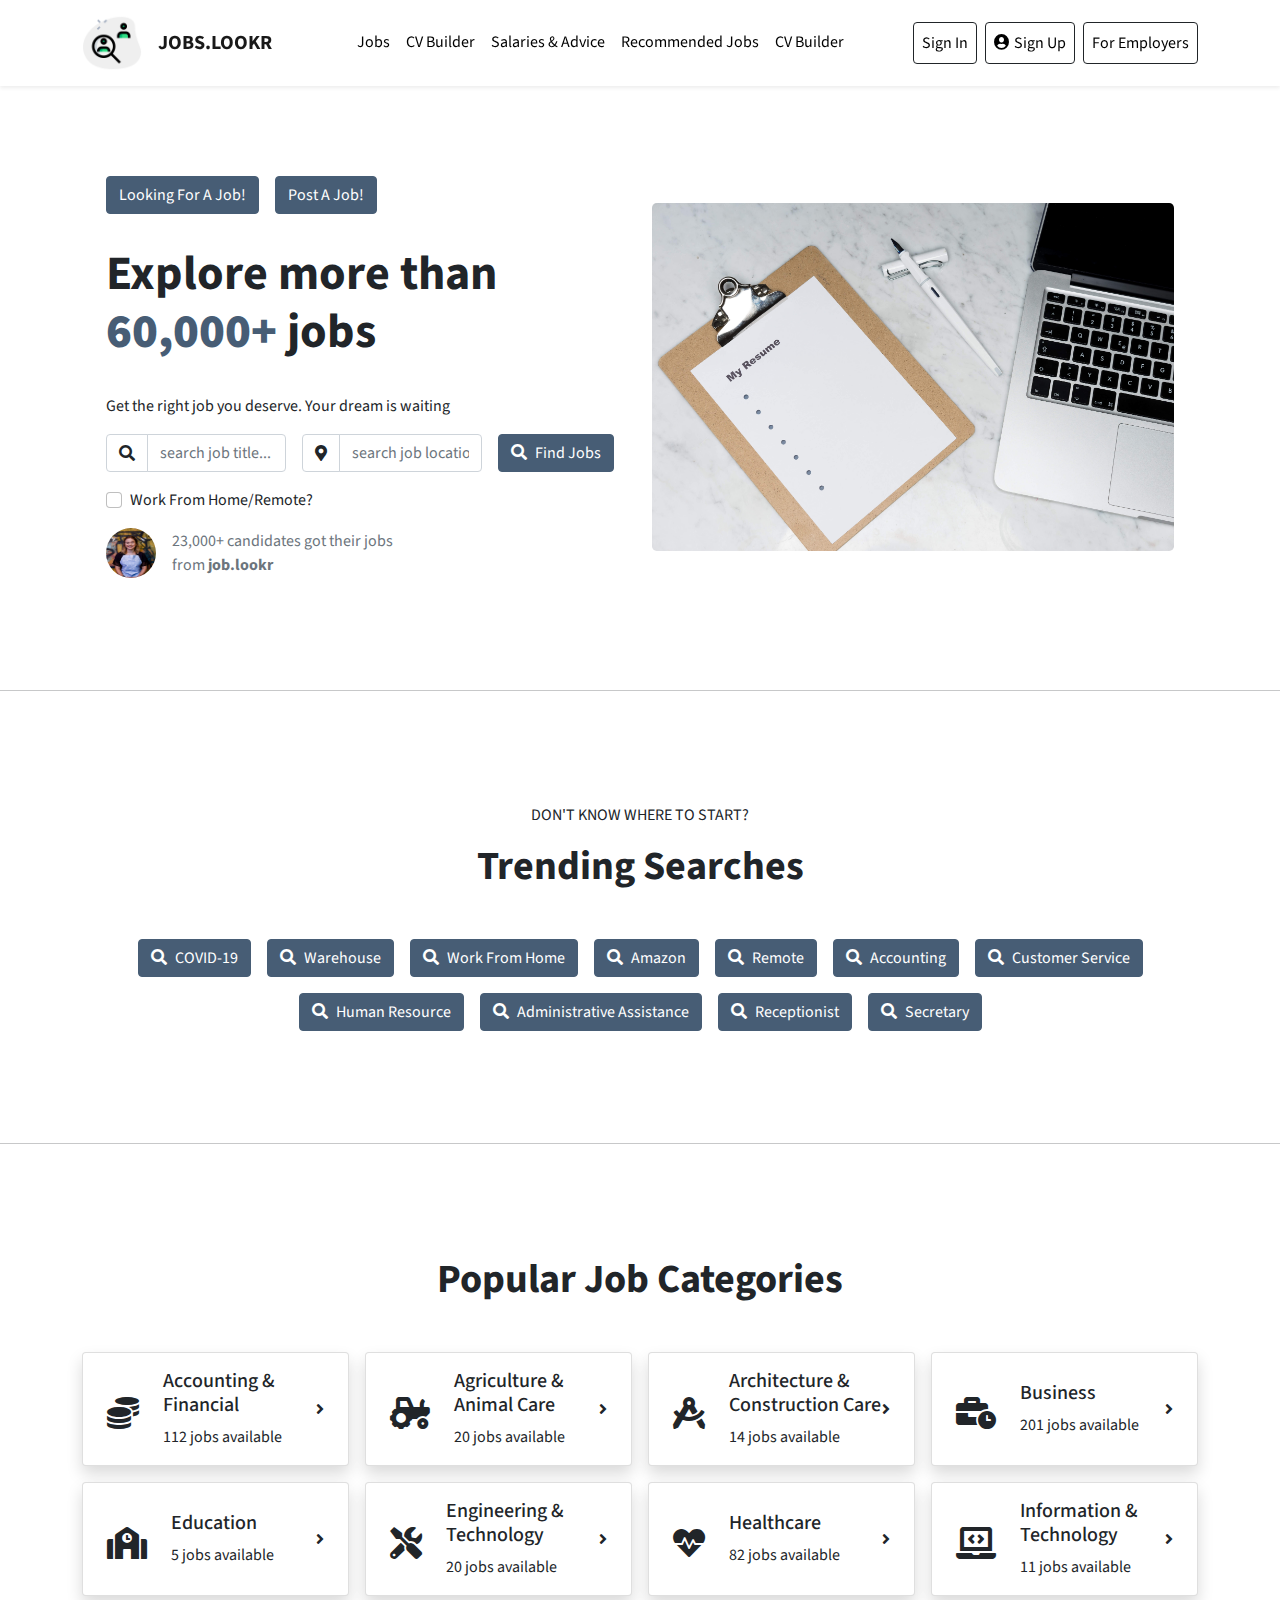
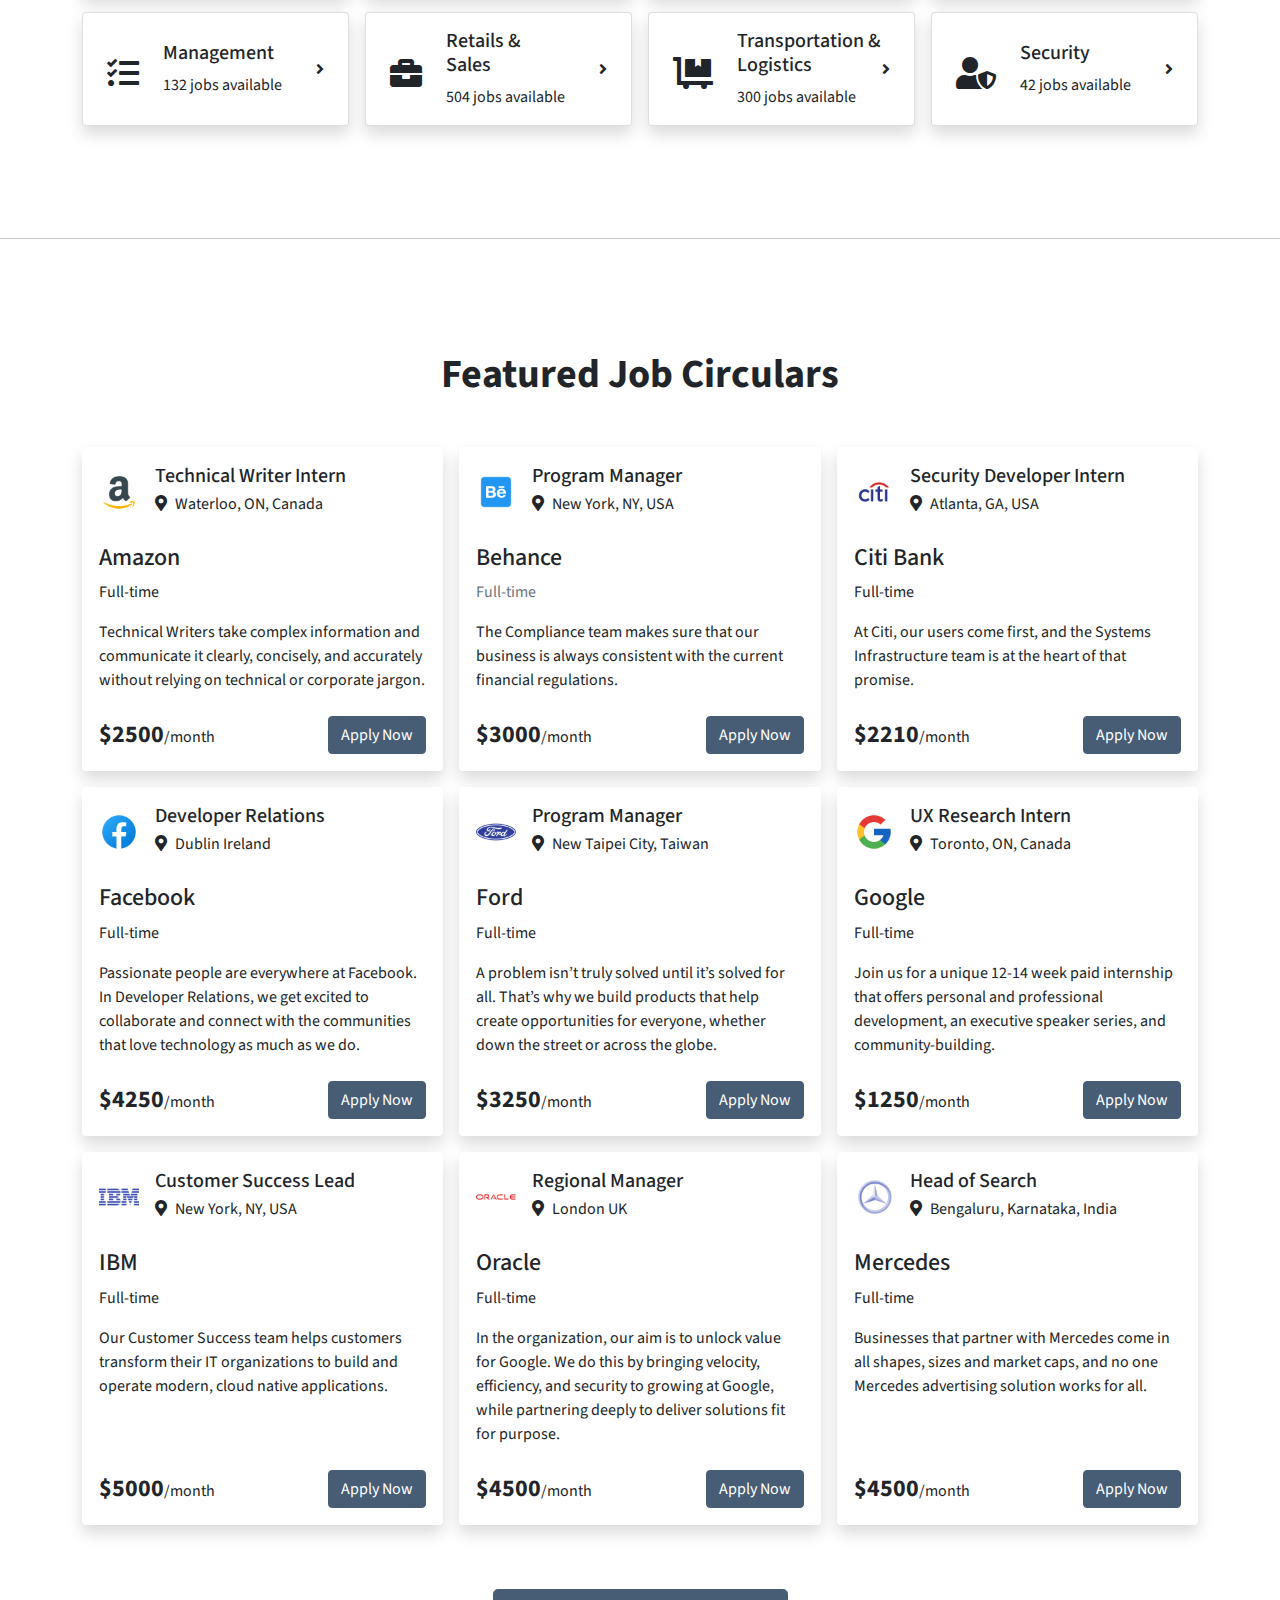
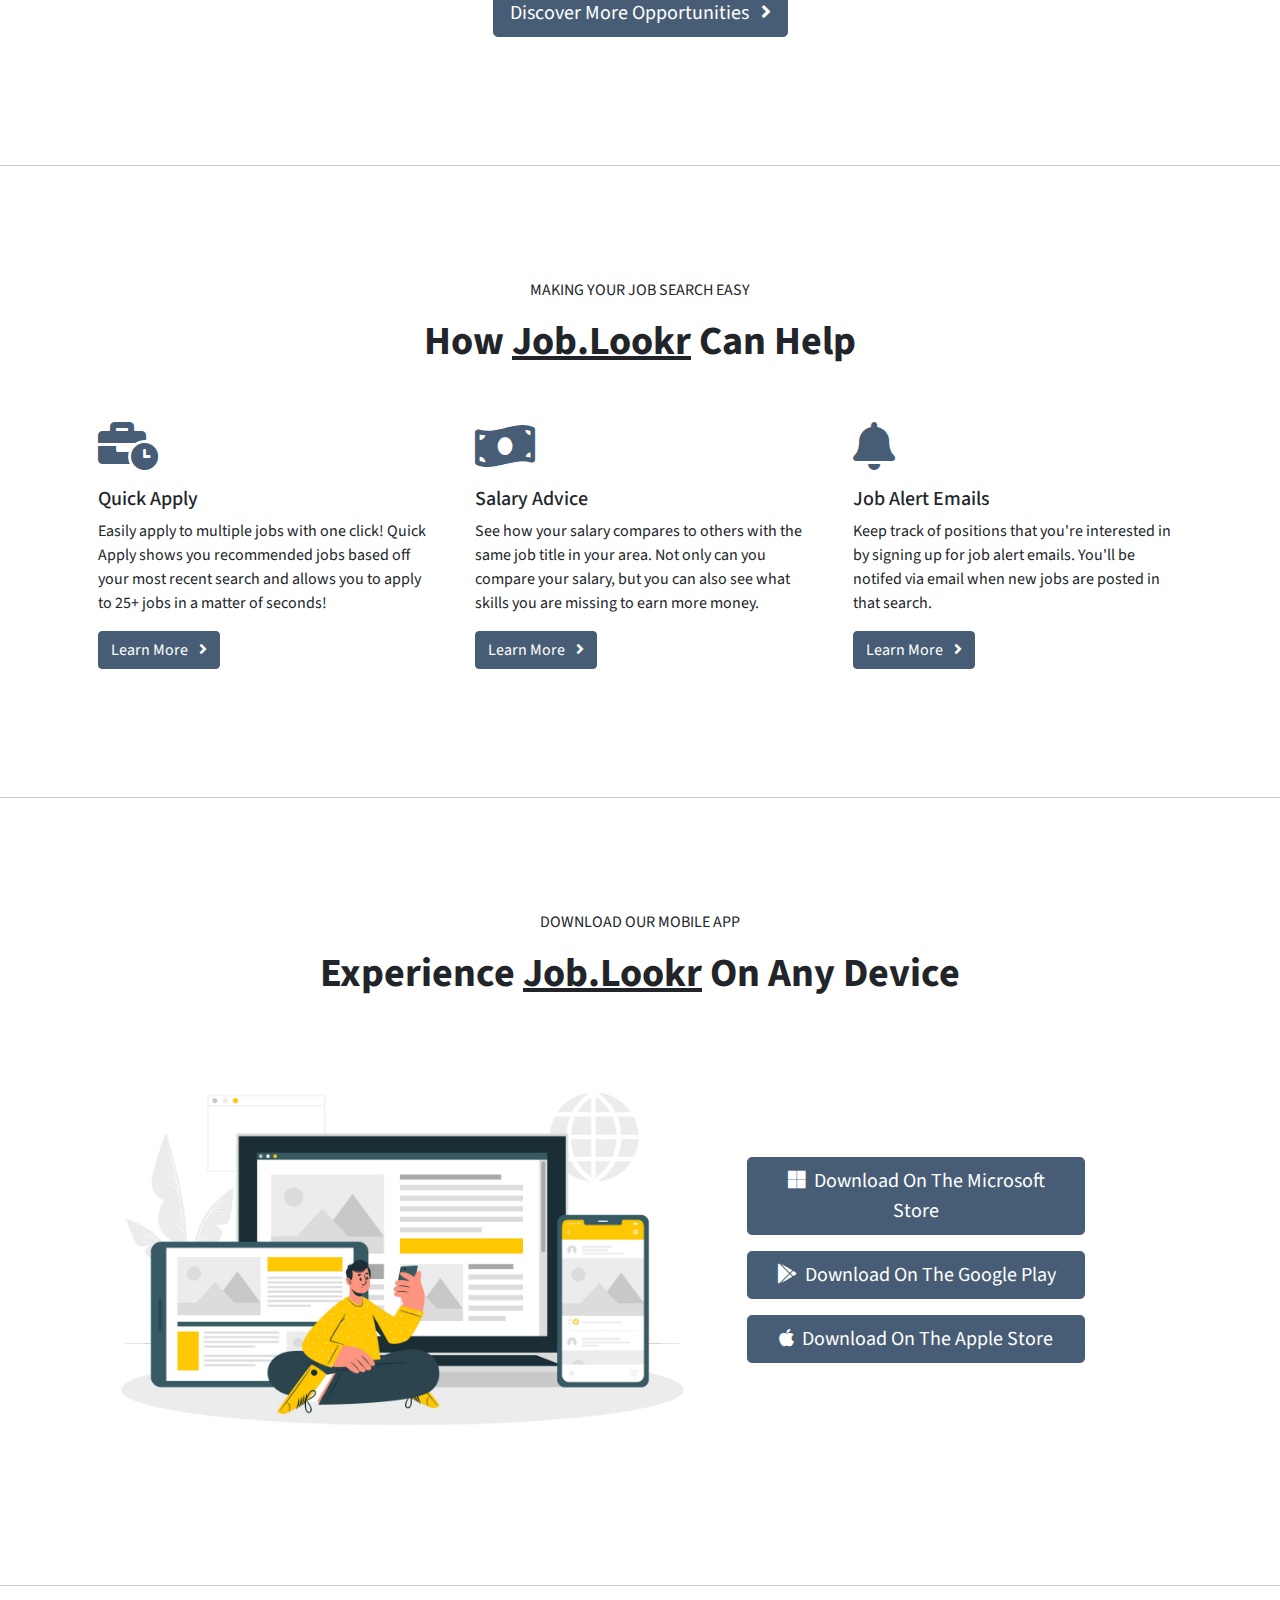
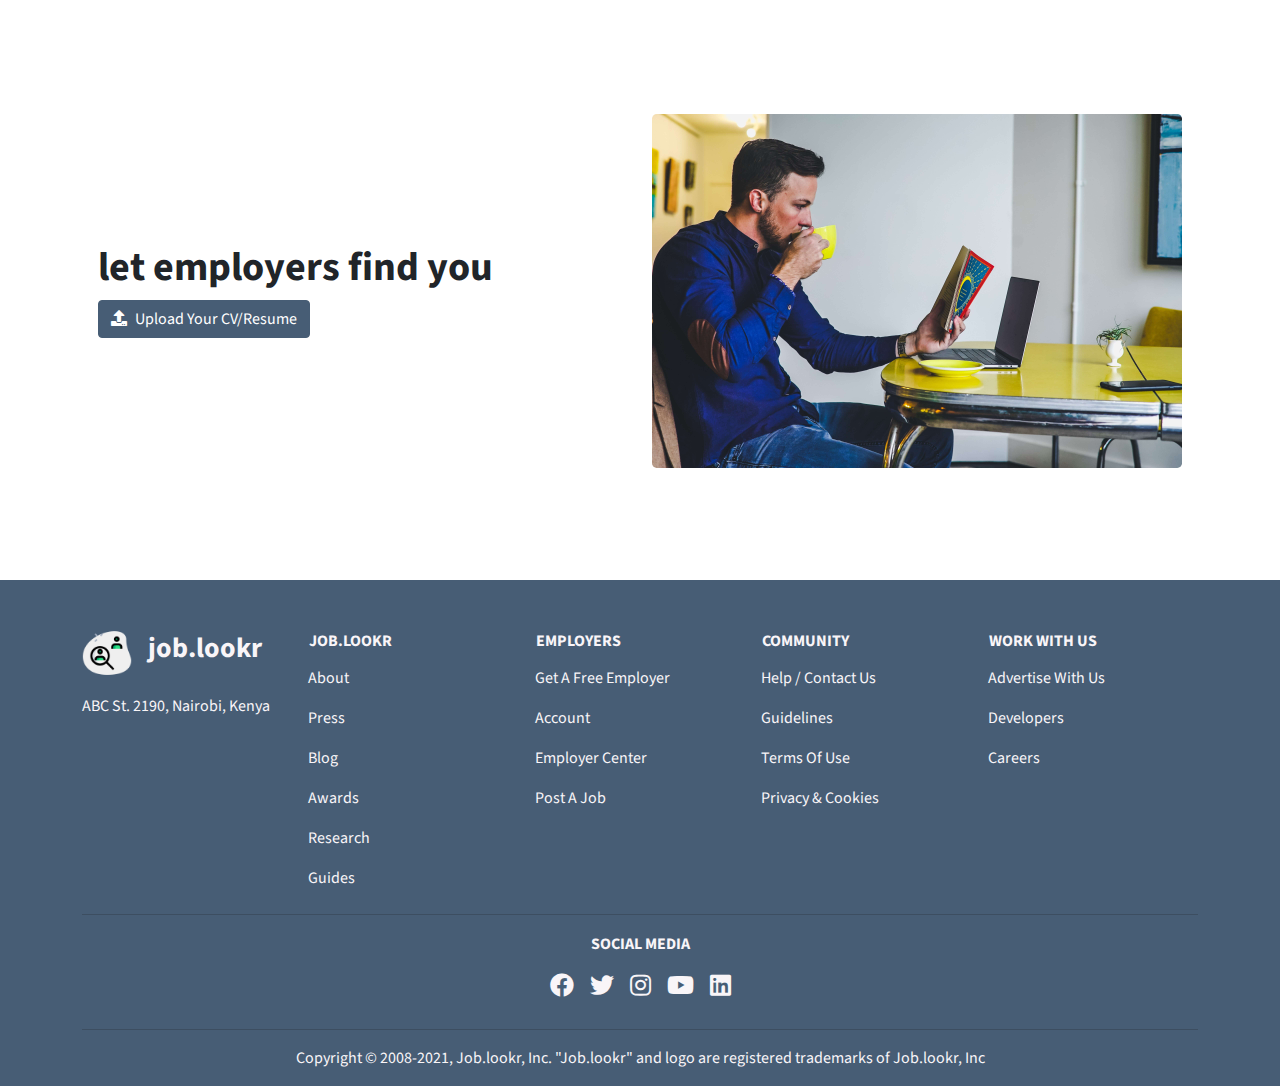
==== commit 59d753f3: "# General - UI updates - added hover effects to cards - updated default button styles" ====
--- a/index.html
+++ b/index.html
@@ -56,19 +56,19 @@
         <div class="offcanvas-body">
           <ul class="navbar-nav ms-auto">
             <li class="nav-item">
-              <a class="nav-link text-capitalize" href="#">jobs</a>
+              <a class="nav-link text-capitalize rounded-3" href="#">jobs</a>
             </li>
             <li class="nav-item">
-              <a class="nav-link text-capitalize" href="#">CV builder</a>
+              <a class="nav-link text-capitalize rounded-3" href="#">CV builder</a>
             </li>
             <li class="nav-item">
-              <a class="nav-link text-capitalize" href="#">salaries & advice</a>
+              <a class="nav-link text-capitalize rounded-3" href="#">salaries & advice</a>
             </li>
             <li class="nav-item">
-              <a class="nav-link text-capitalize" href="#">recommended jobs</a>
+              <a class="nav-link text-capitalize rounded-3" href="#">recommended jobs</a>
             </li>
             <li class="nav-item">
-              <a class="nav-link text-capitalize" href="#">CV builder</a>
+              <a class="nav-link text-capitalize rounded-3" href="#">CV builder</a>
             </li>
           </ul>
           <ul class="navbar-nav ms-auto">
@@ -97,7 +97,7 @@
             <button class="btn btn-primary">Looking for a Job!</button>
             <button class="btn btn-primary">Post a job!</button>
           </div>
-          <h1 class="display-5 fw-bold">Explore more than <span class="text-primary">60,000+</span> jobs</h1>
+          <h1 class="display-5 fw-bold">Explore more than <span class="fw-bolder text-primary">60,000+</span> jobs</h1>
           <p>Get the right job you deserve. Your dream is waiting</p>
           <div class="d-flex flex-column flex-lg-row gap-3">
             <div class="input-group">
@@ -118,8 +118,8 @@
                 Work from home/remote?
               </label>
             </div>
-            <div class="col-5 col-lg-2">
-              <button class="btn btn-primary w-100">find jobs</button>
+            <div class="col-5 col-lg-3">
+              <a href="search.html" class="btn btn-primary w-auto"><i class="fas fa-search me-2"></i>find jobs</a>
             </div>
           </div>
           <div class="form-check mt-3 d-none d-lg-block">
@@ -139,7 +139,7 @@
       </div>
     </section>
     <hr>
-    <section class="py-3 py-lg-5">
+    <section class="py-3 py-lg-5" id="searches-container">
       <div class="container my-3 my-lg-5">
         <div class="section-title text-center mb-5">
           <p class="text-uppercase">don't know where to start?</p>
@@ -147,26 +147,26 @@
         </div>
         <div class="section-body">
           <div class="d-flex flex-wrap justify-content-center gap-3">
-            <button class="btn btn-secondary text-capitalize"><i class="fas fa-search me-2"></i>COVID-19</button>
-            <button class="btn btn-secondary text-capitalize"><i class="fas fa-search me-2"></i>warehouse</button>
-            <button class="btn btn-secondary text-capitalize"><i class="fas fa-search me-2"></i>work from home</button>
-            <button class="btn btn-secondary text-capitalize"><i class="fas fa-search me-2"></i>amazon</button>
-            <button class="btn btn-secondary text-capitalize"><i class="fas fa-search me-2"></i>remote</button>
-            <button class="btn btn-secondary text-capitalize"><i class="fas fa-search me-2"></i>accounting</button>
-            <button class="btn btn-secondary text-capitalize"><i class="fas fa-search me-2"></i>customer service
+            <button class="btn btn-primary text-capitalize"><i class="fas fa-search me-2"></i>COVID-19</button>
+            <button class="btn btn-primary text-capitalize"><i class="fas fa-search me-2"></i>warehouse</button>
+            <button class="btn btn-primary text-capitalize"><i class="fas fa-search me-2"></i>work from home</button>
+            <button class="btn btn-primary text-capitalize"><i class="fas fa-search me-2"></i>amazon</button>
+            <button class="btn btn-primary text-capitalize"><i class="fas fa-search me-2"></i>remote</button>
+            <button class="btn btn-primary text-capitalize"><i class="fas fa-search me-2"></i>accounting</button>
+            <button class="btn btn-primary text-capitalize"><i class="fas fa-search me-2"></i>customer service
             </button>
-            <button class="btn btn-secondary text-capitalize"><i class="fas fa-search me-2"></i>human resource</button>
-            <button class="btn btn-secondary text-capitalize"><i class="fas fa-search me-2"></i>administrative
+            <button class="btn btn-primary text-capitalize"><i class="fas fa-search me-2"></i>human resource</button>
+            <button class="btn btn-primary text-capitalize"><i class="fas fa-search me-2"></i>administrative
               assistance
             </button>
-            <button class="btn btn-secondary text-capitalize"><i class="fas fa-search me-2"></i>receptionist</button>
-            <button class="btn btn-secondary text-capitalize"><i class="fas fa-search me-2"></i>secretary</button>
+            <button class="btn btn-primary text-capitalize"><i class="fas fa-search me-2"></i>receptionist</button>
+            <button class="btn btn-primary text-capitalize"><i class="fas fa-search me-2"></i>secretary</button>
           </div>
         </div>
       </div>
     </section>
     <hr>
-    <section class="py-3 py-lg-5">
+    <section class="py-3 py-lg-5" id="categories-container">
       <div class="container my-3 my-lg-5">
         <div class="section-title text-center mb-5">
           <h3 class="display-6 fw-bold text-capitalize">popular job categories</h3>
@@ -174,134 +174,146 @@
         <div class="section-body">
           <div class="row row-cols-1 row-cols-md-4 g-3">
             <div class="col">
-              <div class="card h-100">
-                <div class="card-body px-0 d-flex align-items-start">
+              <div class="card h-100 shadow">
+                <div class="card-body px-0 d-flex align-items-center">
                   <i class="fas fa-coins fa-2x mx-4 mt-2"></i>
                   <div>
                     <h5 class="card-title text-capitalize">accounting & <br> financial</h5>
                     <p class="card-text">112 jobs available</p>
                   </div>
-                </div>
-              </div>
-            </div>
-            <div class="col">
-              <div class="card h-100">
-                <div class="card-body px-0 d-flex align-items-start">
+                  <i class="fas fa-angle-right ms-auto me-4"></i>
+                </div>
+              </div>
+            </div>
+            <div class="col">
+              <div class="card h-100 shadow">
+                <div class="card-body px-0 d-flex align-items-center">
                   <i class="fas fa-tractor fa-2x mx-4 mt-2"></i>
                   <div>
                     <h5 class="card-title text-capitalize">agriculture & <br> animal care</h5>
                     <p class="card-text">20 jobs available</p>
                   </div>
-                </div>
-              </div>
-            </div>
-            <div class="col">
-              <div class="card h-100">
-                <div class="card-body px-0 d-flex align-items-start">
+                  <i class="fas fa-angle-right ms-auto me-4"></i>
+                </div>
+              </div>
+            </div>
+            <div class="col">
+              <div class="card h-100 shadow">
+                <div class="card-body px-0 d-flex align-items-center">
                   <i class="fas fa-drafting-compass fa-2x mx-4 mt-2"></i>
                   <div>
                     <h5 class="card-title text-capitalize">Architecture &<br> Construction care</h5>
                     <p class="card-text">14 jobs available</p>
                   </div>
-                </div>
-              </div>
-            </div>
-            <div class="col">
-              <div class="card h-100">
-                <div class="card-body px-0 d-flex align-items-start">
+                  <i class="fas fa-angle-right ms-auto me-4"></i>
+                </div>
+              </div>
+            </div>
+            <div class="col">
+              <div class="card h-100 shadow">
+                <div class="card-body px-0 d-flex align-items-center">
                   <i class="fas fa-business-time fa-2x mx-4 mt-2"></i>
                   <div>
                     <h5 class="card-title text-capitalize">business</h5>
                     <p class="card-text">201 jobs available</p>
                   </div>
-                </div>
-              </div>
-            </div>
-            <div class="col">
-              <div class="card h-100">
-                <div class="card-body px-0 d-flex align-items-start">
+                  <i class="fas fa-angle-right ms-auto me-4"></i>
+                </div>
+              </div>
+            </div>
+            <div class="col">
+              <div class="card h-100 shadow">
+                <div class="card-body px-0 d-flex align-items-center">
                   <i class="fas fa-school fa-2x mx-4 mt-2"></i>
                   <div>
                     <h5 class="card-title text-capitalize">education</h5>
                     <p class="card-text">5 jobs available</p>
                   </div>
-                </div>
-              </div>
-            </div>
-            <div class="col">
-              <div class="card h-100">
-                <div class="card-body px-0 d-flex align-items-start">
+                  <i class="fas fa-angle-right ms-auto me-4"></i>
+                </div>
+              </div>
+            </div>
+            <div class="col">
+              <div class="card h-100 shadow">
+                <div class="card-body px-0 d-flex align-items-center">
                   <i class="fas fa-tools fa-2x mx-4 mt-2"></i>
                   <div>
                     <h5 class="card-title text-capitalize">engineering &<br> technology</h5>
                     <p class="card-text">20 jobs available</p>
                   </div>
-                </div>
-              </div>
-            </div>
-            <div class="col">
-              <div class="card h-100">
-                <div class="card-body px-0 d-flex align-items-start">
+                  <i class="fas fa-angle-right ms-auto me-4"></i>
+                </div>
+              </div>
+            </div>
+            <div class="col">
+              <div class="card h-100 shadow">
+                <div class="card-body px-0 d-flex align-items-center">
                   <i class="fas fa-heartbeat fa-2x mx-4 mt-2"></i>
                   <div>
                     <h5 class="card-title text-capitalize">healthcare</h5>
                     <p class="card-text">82 jobs available</p>
                   </div>
-                </div>
-              </div>
-            </div>
-            <div class="col">
-              <div class="card h-100">
-                <div class="card-body px-0 d-flex align-items-start">
+                  <i class="fas fa-angle-right ms-auto me-4"></i>
+                </div>
+              </div>
+            </div>
+            <div class="col">
+              <div class="card h-100 shadow">
+                <div class="card-body px-0 d-flex align-items-center">
                   <i class="fas fa-laptop-code fa-2x mx-4 mt-2"></i>
                   <div>
                     <h5 class="card-title text-capitalize">information & <br> technology</h5>
                     <p class="card-text">11 jobs available</p>
                   </div>
-                </div>
-              </div>
-            </div>
-            <div class="col">
-              <div class="card h-100">
-                <div class="card-body px-0 d-flex align-items-start">
+                  <i class="fas fa-angle-right ms-auto me-4"></i>
+                </div>
+              </div>
+            </div>
+            <div class="col">
+              <div class="card h-100 shadow">
+                <div class="card-body px-0 d-flex align-items-center">
                   <i class="fas fa-tasks fa-2x mx-4 mt-2"></i>
                   <div>
                     <h5 class="card-title text-capitalize">management</h5>
                     <p class="card-text">132 jobs available</p>
                   </div>
-                </div>
-              </div>
-            </div>
-            <div class="col">
-              <div class="card h-100">
-                <div class="card-body px-0 d-flex align-items-start">
+                  <i class="fas fa-angle-right ms-auto me-4"></i>
+                </div>
+              </div>
+            </div>
+            <div class="col">
+              <div class="card h-100 shadow">
+                <div class="card-body px-0 d-flex align-items-center">
                   <i class="fas fa-briefcase fa-2x mx-4 mt-2"></i>
                   <div>
                     <h5 class="card-title text-capitalize">retails &<br> sales</h5>
                     <p class="card-text">504 jobs available</p>
                   </div>
-                </div>
-              </div>
-            </div>
-            <div class="col">
-              <div class="card h-100">
-                <div class="card-body px-0 d-flex align-items-start">
+                  <i class="fas fa-angle-right ms-auto me-4"></i>
+                </div>
+              </div>
+            </div>
+            <div class="col">
+              <div class="card h-100 shadow">
+                <div class="card-body px-0 d-flex align-items-center">
                   <i class="fas fa-dolly-flatbed fa-2x mx-4 mt-2"></i>
                   <div>
                     <h5 class="card-title text-capitalize">transportation &<br> logistics</h5>
                     <p class="card-text">300 jobs available</p>
                   </div>
-                </div>
-              </div>
-            </div>
-            <div class="col">
-              <div class="card h-100">
-                <div class="card-body px-0 d-flex align-items-start">
+                  <i class="fas fa-angle-right ms-auto me-4"></i>
+                </div>
+              </div>
+            </div>
+            <div class="col">
+              <div class="card h-100 shadow">
+                <div class="card-body px-0 d-flex align-items-center">
                   <i class="fas fa-user-shield fa-2x mx-4 mt-2"></i>
                   <div>
                     <h5 class="card-title text-capitalize">security</h5>
                     <p class="card-text">42 jobs available</p>
                   </div>
+                  <i class="fas fa-angle-right ms-auto me-4"></i>
                 </div>
               </div>
             </div>
@@ -310,7 +322,7 @@
       </div>
     </section>
     <hr>
-    <section class="py-3 py-lg-5">
+    <section class="py-3 py-lg-5" id="circulars-container">
       <div class="container my-3 my-lg-5">
         <div class="section-title text-center mb-5">
           <h3 class="display-6 fw-bold text-capitalize">featured job circulars</h3>
@@ -529,7 +541,8 @@
           </div>
         </div>
         <div class="section-footer text-center py-3 mt-5">
-          <button class="btn btn-primary">discover more opportunities <i class="fas fa-angle-right ms-2"></i></button>
+          <button class="btn btn-lg btn-primary">discover more opportunities <i class="fas fa-angle-right ms-2"></i>
+          </button>
         </div>
       </div>
     </section>
@@ -610,13 +623,13 @@
             </div>
             <div class="col-sm-12 col-lg-5">
               <div class="d-flex flex-column col-sm-12 col-lg-9 gap-3">
-                <button type="button" class="btn btn-outline-primary fs-5"><i class="fab fa-microsoft me-2"></i>download
+                <button type="button" class="btn btn-primary btn-lg"><i class="fab fa-microsoft me-2"></i>download
                   on the microsoft store
                 </button>
-                <button type="button" class="btn btn-outline-primary fs-5"><i class="fab fa-google-play me-2"></i>download
+                <button type="button" class="btn btn-primary btn-lg"><i class="fab fa-google-play me-2"></i>download
                   on the google play
                 </button>
-                <button type="button" class="btn btn-outline-primary fs-5"><i class="fab fa-apple me-2"></i>download
+                <button type="button" class="btn btn-primary btn-lg"><i class="fab fa-apple me-2"></i>download
                   on the apple store
                 </button>
               </div>
--- a/css/main.css
+++ b/css/main.css
@@ -38,13 +38,69 @@
   border-color: #475D75;
 }
 
+.form-check-label {
+  text-transform: capitalize;
+}
+
+.btn {
+  text-transform: capitalize;
+}
+
+.btn-primary {
+  background-color: #475D75 !important;
+  color: white !important;
+  border-color: #475D75 !important;
+}
+.btn-primary:hover {
+  opacity: 0.85;
+}
+.btn-primary:focus {
+  box-shadow: 0 0 0 0.25rem rgba(71, 93, 117, 0.25) !important;
+}
+
+.btn-secondary {
+  background-color: #DCE4F1 !important;
+  color: black !important;
+  border-color: #DCE4F1 !important;
+}
+.btn-secondary:hover {
+  opacity: 0.85;
+}
+.btn-secondary:focus {
+  box-shadow: 0 0 0 0.25rem rgba(193, 201, 214, 0.25) !important;
+}
+
 main {
   margin-top: 80px;
+}
+
+nav.navbar .nav-link, nav.navbar .dropdown-item {
+  color: black !important;
+}
+nav.navbar .nav-link:hover, nav.navbar .dropdown-item:hover {
+  background-color: #F9F5F8;
 }
 
 .ad-card {
   background-size: contain;
   background: url("../img/finder-ad-bg.jpg") no-repeat center;
+}
+
+#categories-container .card:hover, #categories-container .card:focus {
+  cursor: pointer;
+  border-color: #475D75;
+  transform: translateY(-3px);
+  transition: all ease-in-out 150ms;
+}
+
+#circulars-container .card:not(.ad-card) {
+  border: 1px solid transparent !important;
+}
+#circulars-container .card:not(.ad-card):hover, #circulars-container .card:not(.ad-card):focus {
+  border-color: #475D75 !important;
+  cursor: pointer;
+  transform: translateY(-3px);
+  transition: all ease-in-out 150ms;
 }
 
 footer a, footer p, footer .nav-link, footer .btn, footer h3 {
@@ -54,4 +110,30 @@
   text-transform: capitalize;
 }
 
+/* Extra small devices (phones, 600px and down) */
+/* Small devices (portrait tablets and large phones, 600px and up) */
+@media only screen and (min-width: 600px) {
+  #collapseOtherFilters {
+    display: block;
+  }
+}
+/* Medium devices (landscape tablets, 768px and up) */
+@media only screen and (min-width: 768px) {
+  .example {
+    background: blue;
+  }
+}
+/* Large devices (laptops/desktops, 992px and up) */
+@media only screen and (min-width: 992px) {
+  .example {
+    background: orange;
+  }
+}
+/* Extra large devices (large laptops and desktops, 1200px and up) */
+@media only screen and (min-width: 1200px) {
+  .example {
+    background: pink;
+  }
+}
+
 /*# sourceMappingURL=main.css.map */
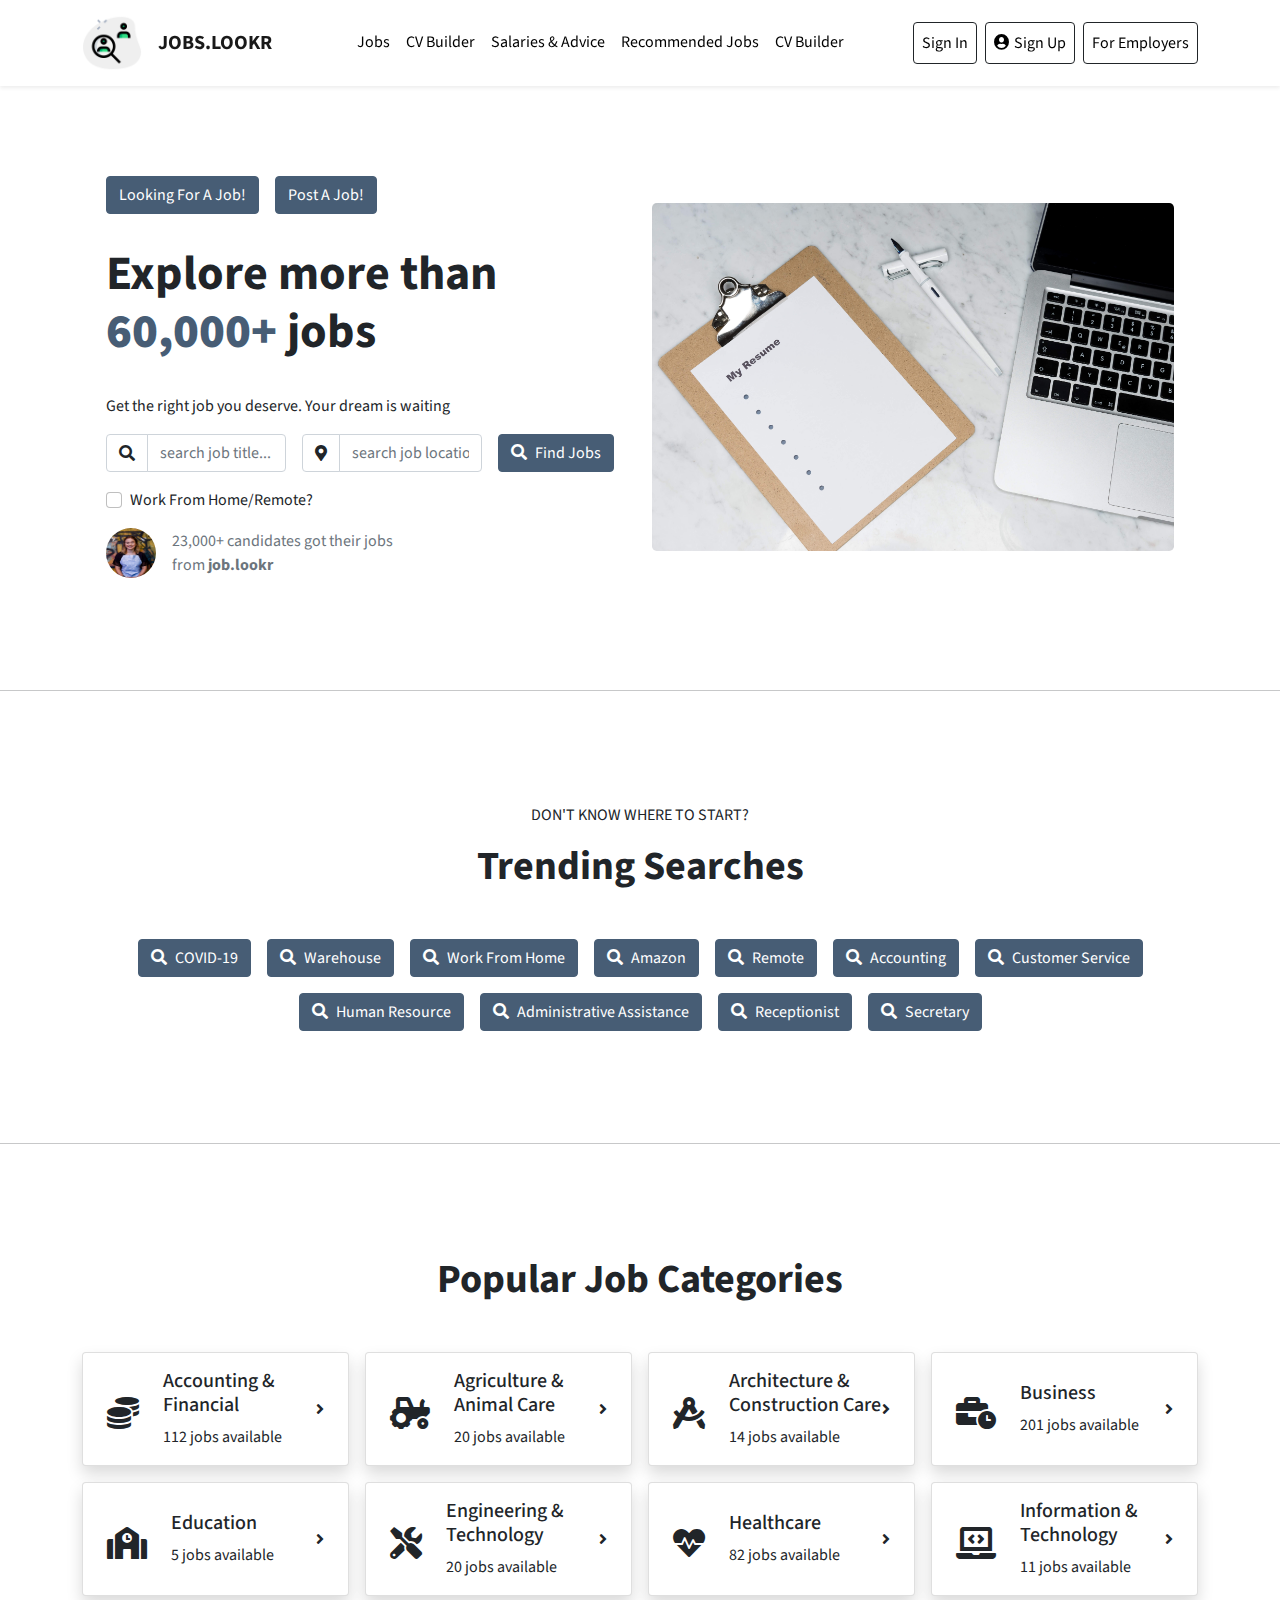
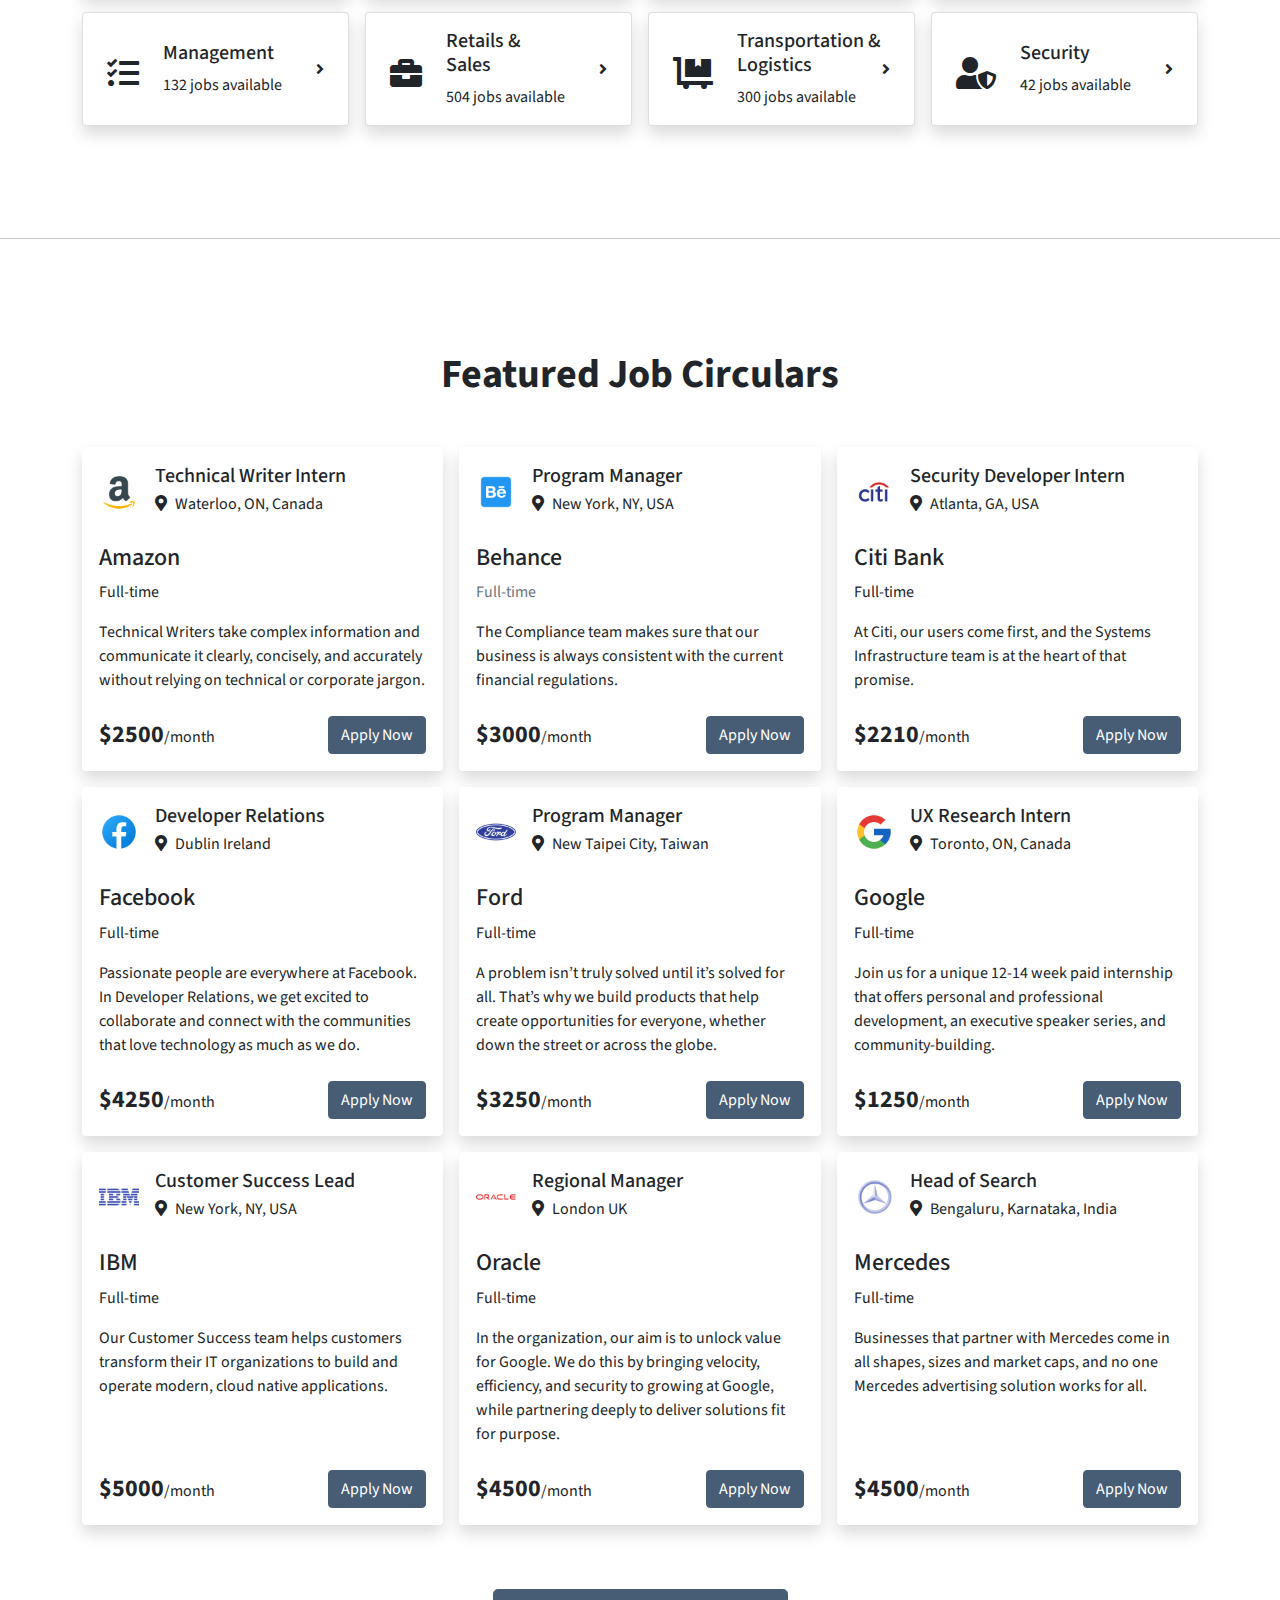
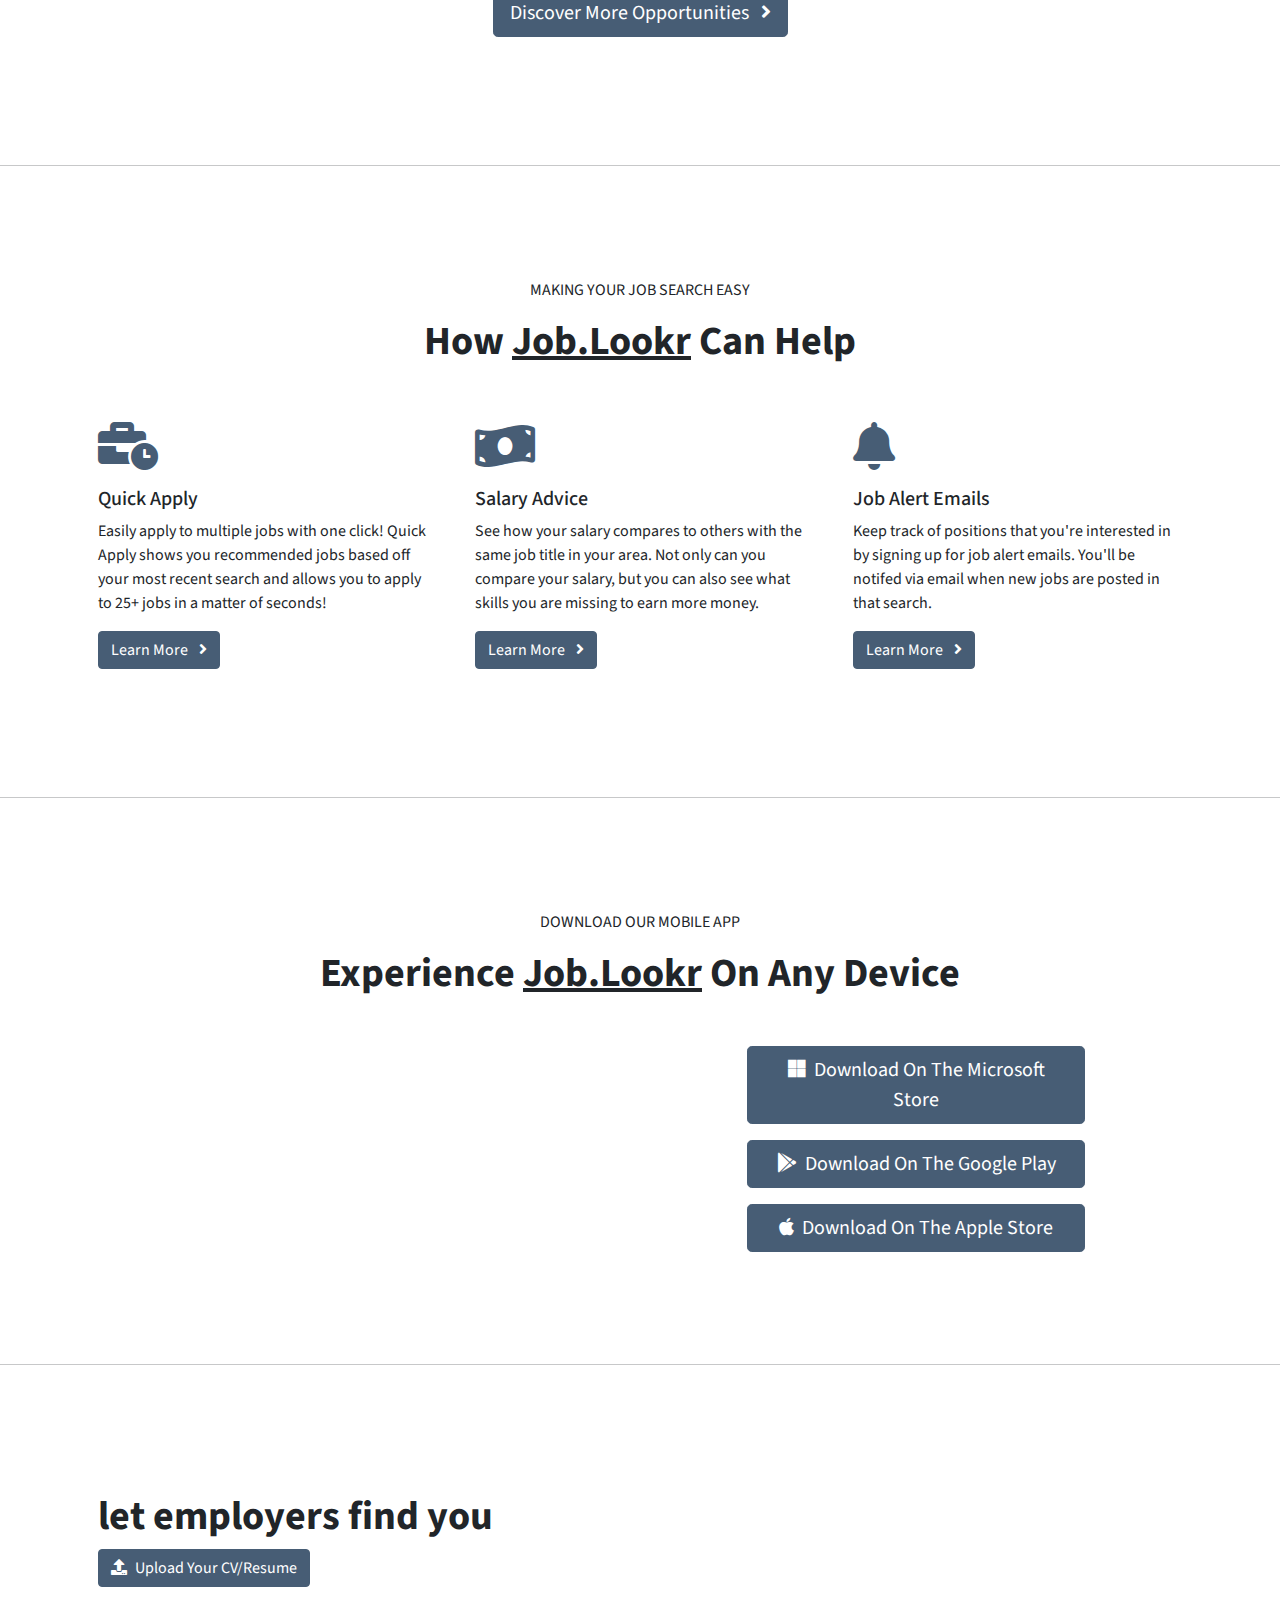
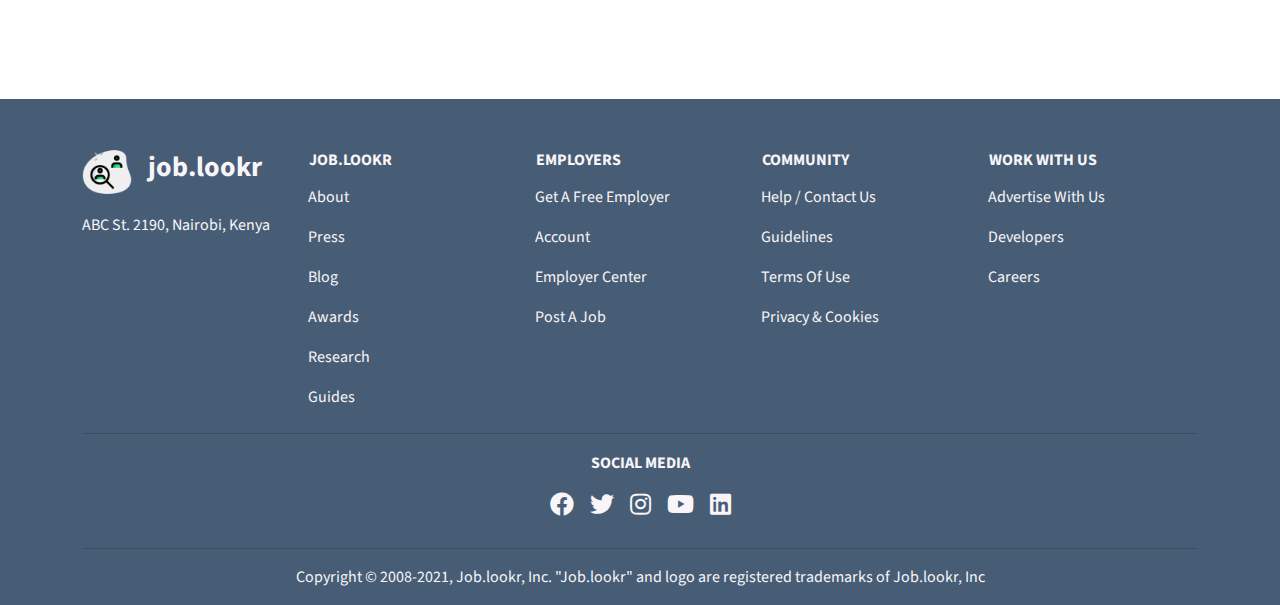
==== commit df7b6a96: "# Fixes - added <meta name="description" tags> - added loading="lazy" to image tags" ====
--- a/index.html
+++ b/index.html
@@ -4,7 +4,7 @@
 <head>
   <meta charset="utf-8">
   <title>Job.Lookr | Home</title>
-  <meta name="description" content="">
+  <meta name="description" content="job lookr website index page">
   <meta name="viewport" content="width=device-width, initial-scale=1">
 
   <meta property="og:title" content="">
@@ -38,7 +38,7 @@
   <nav class="navbar navbar-expand-lg navbar-light shadow-sm fixed-top bg-white">
     <div class="container">
       <a class="navbar-brand d-flex align-items-center" href="/">
-        <img src="img/logo.png" alt="logo" class="me-3" width="60" height="60">
+        <img loading="lazy" src="img/logo.png" alt="logo" class="me-3" width="60" height="60">
         <span class="text-uppercase fw-bold">jobs.lookr</span>
       </a>
       <button class="navbar-toggler" type="button" data-bs-toggle="offcanvas" data-bs-target="#offcanvasNavbar"
@@ -48,7 +48,7 @@
       <div class="offcanvas offcanvas-start" tabindex="-1" id="offcanvasNavbar" aria-labelledby="offcanvasNavbarLabel">
         <div class="offcanvas-header pb-0">
           <h5 class="offcanvas-title mb-0" id="offcanvasNavbarLabel">
-            <img src="img/logo.png" alt="logo" class="me-3" width="60" height="60">
+            <img loading="lazy" src="img/logo.png" alt="logo" class="me-3" width="60" height="60">
             <span class="text-uppercase fw-bold">jobs.lookr</span>
           </h5>
           <button type="button" class="btn-close text-reset" data-bs-dismiss="offcanvas" aria-label="Close"></button>
@@ -129,12 +129,12 @@
             </label>
           </div>
           <div class="d-flex mt-3 align-items-center">
-            <img src="img/user-1.jpg" alt="user 1" height="50" width="50" class="rounded-circle">
+            <img loading="lazy" src="img/user-1.jpg" alt="user 1" height="50" width="50" class="rounded-circle">
             <p class="mb-0 ms-3 text-muted">23,000+ candidates got their jobs <br> from <b>job.lookr</b></p>
           </div>
         </div>
         <div class="col-md-12 col-lg-6 d-none d-lg-block">
-          <img src="img/hero-1.jpg" alt="" class="img-fluid rounded-3">
+          <img loading="lazy" src="img/hero-1.jpg" alt="" class="img-fluid rounded-3">
         </div>
       </div>
     </section>
@@ -332,7 +332,7 @@
             <div class="col">
               <div class="card h-100 job-card border-0 shadow">
                 <div class="card-header d-flex align-items-center bg-transparent pt-3 border-0">
-                  <img src="img/icon-amazon.png" class="" alt="company logo" width="40" height="40">
+                  <img loading="lazy" src="img/icon-amazon.png" class="" alt="company logo" width="40" height="40">
                   <div class="ms-3">
                     <h5 class="mb-1">Technical Writer Intern</h5>
                     <p class="mb-1"><i class="fas fa-map-marker-alt me-2"></i>Waterloo, ON, Canada</p>
@@ -355,7 +355,7 @@
             <div class="col">
               <div class="card h-100 job-card border-0 shadow">
                 <div class="card-header d-flex align-items-center bg-transparent pt-3 border-0">
-                  <img src="img/icon-behance.png" class="" alt="company logo" width="40" height="40">
+                  <img loading="lazy" src="img/icon-behance.png" class="" alt="company logo" width="40" height="40">
                   <div class="ms-3">
                     <h5 class="mb-1">Program Manager</h5>
                     <p class="mb-1"><i class="fas fa-map-marker-alt me-2"></i>New York, NY, USA</p>
@@ -378,7 +378,7 @@
             <div class="col">
               <div class="card h-100 job-card border-0 shadow">
                 <div class="card-header d-flex align-items-center bg-transparent pt-3 border-0">
-                  <img src="img/icon-citi.png" class="" alt="company logo" width="40" height="40">
+                  <img loading="lazy" src="img/icon-citi.png" class="" alt="company logo" width="40" height="40">
                   <div class="ms-3">
                     <h5 class="mb-1">Security Developer Intern</h5>
                     <p class="mb-1"><i class="fas fa-map-marker-alt me-2"></i>Atlanta, GA, USA</p>
@@ -401,7 +401,7 @@
             <div class="col">
               <div class="card h-100 job-card border-0 shadow">
                 <div class="card-header d-flex align-items-center bg-transparent pt-3 border-0">
-                  <img src="img/icon-facebook.png" class="" alt="company logo" width="40" height="40">
+                  <img loading="lazy" src="img/icon-facebook.png" class="" alt="company logo" width="40" height="40">
                   <div class="ms-3">
                     <h5 class="mb-1">Developer Relations</h5>
                     <p class="mb-1"><i class="fas fa-map-marker-alt me-2"></i>Dublin Ireland</p>
@@ -424,7 +424,7 @@
             <div class="col">
               <div class="card h-100 job-card border-0 shadow">
                 <div class="card-header d-flex align-items-center bg-transparent pt-3 border-0">
-                  <img src="img/icon-ford.png" class="" alt="company logo" width="40" height="40">
+                  <img loading="lazy" src="img/icon-ford.png" class="" alt="company logo" width="40" height="40">
                   <div class="ms-3">
                     <h5 class="mb-1">Program Manager</h5>
                     <p class="mb-1"><i class="fas fa-map-marker-alt me-2"></i>New Taipei City, Taiwan</p>
@@ -448,7 +448,7 @@
             <div class="col">
               <div class="card h-100 job-card border-0 shadow">
                 <div class="card-header d-flex align-items-center bg-transparent pt-3 border-0">
-                  <img src="img/icon-google.png" class="" alt="company logo" width="40" height="40">
+                  <img loading="lazy" src="img/icon-google.png" class="" alt="company logo" width="40" height="40">
                   <div class="ms-3">
                     <h5 class="mb-1">UX Research Intern</h5>
                     <p class="mb-1"><i class="fas fa-map-marker-alt me-2"></i>Toronto, ON, Canada</p>
@@ -471,7 +471,7 @@
             <div class="col">
               <div class="card h-100 job-card border-0 shadow">
                 <div class="card-header d-flex align-items-center bg-transparent pt-3 border-0">
-                  <img src="img/icon-ibm.png" class="" alt="company logo" width="40" height="40">
+                  <img loading="lazy" src="img/icon-ibm.png" class="" alt="company logo" width="40" height="40">
                   <div class="ms-3">
                     <h5 class="mb-1">Customer Success Lead</h5>
                     <p class="mb-1"><i class="fas fa-map-marker-alt me-2"></i>New York, NY, USA</p>
@@ -494,7 +494,7 @@
             <div class="col">
               <div class="card h-100 job-card border-0 shadow">
                 <div class="card-header d-flex align-items-center bg-transparent pt-3 border-0">
-                  <img src="img/icon-oracle.png" class="" alt="company logo" width="40" height="40">
+                  <img loading="lazy" src="img/icon-oracle.png" class="" alt="company logo" width="40" height="40">
                   <div class="ms-3">
                     <h5 class="mb-1">Regional Manager</h5>
                     <p class="mb-1"><i class="fas fa-map-marker-alt me-2"></i>London UK</p>
@@ -518,7 +518,7 @@
             <div class="col">
               <div class="card h-100 job-card border-0 shadow">
                 <div class="card-header d-flex align-items-center bg-transparent pt-3 border-0">
-                  <img src="img/icon-mercedes.png" class="" alt="company logo" width="40" height="40">
+                  <img loading="lazy" src="img/icon-mercedes.png" class="" alt="company logo" width="40" height="40">
                   <div class="ms-3">
                     <h5 class="mb-1">Head of Search</h5>
                     <p class="mb-1"><i class="fas fa-map-marker-alt me-2"></i>Bengaluru, Karnataka, India</p>
@@ -619,7 +619,7 @@
         <div class="section-body">
           <div class="row align-items-center">
             <div class="col-sm-12 col-lg-7">
-              <img src="img/devices.jpg" alt="devices" class="img-fluid">
+              <img loading="lazy" src="img/devices.jpg" alt="devices" class="img-fluid">
             </div>
             <div class="col-sm-12 col-lg-5">
               <div class="d-flex flex-column col-sm-12 col-lg-9 gap-3">
@@ -649,7 +649,7 @@
                 <button class="btn btn-primary"><i class="fas fa-upload me-2"></i>upload your CV/resume</button>
               </div>
               <div class="col-sm-12 col-lg-6">
-                <img src="img/find.jpg" alt="find" class="img-fluid rounded-3 d-none d-lg-block">
+                <img loading="lazy" src="img/find.jpg" alt="find" class="img-fluid rounded-3 d-none d-lg-block">
               </div>
             </div>
           </div>
@@ -663,7 +663,7 @@
     <div class="row row-cols-1 row-cols-md-5 g-3 mb-3">
       <div class="col">
         <div class="d-flex align-items-center mb-3">
-          <img src="img/logo.png" alt="logo" class="me-3" height="50" width="50">
+          <img loading="lazy" src="img/logo.png" alt="logo" class="me-3" height="50" width="50">
           <h3 class="fw-bold">job.lookr</h3>
         </div>
         <p>ABC St. 2190, Nairobi, Kenya</p>
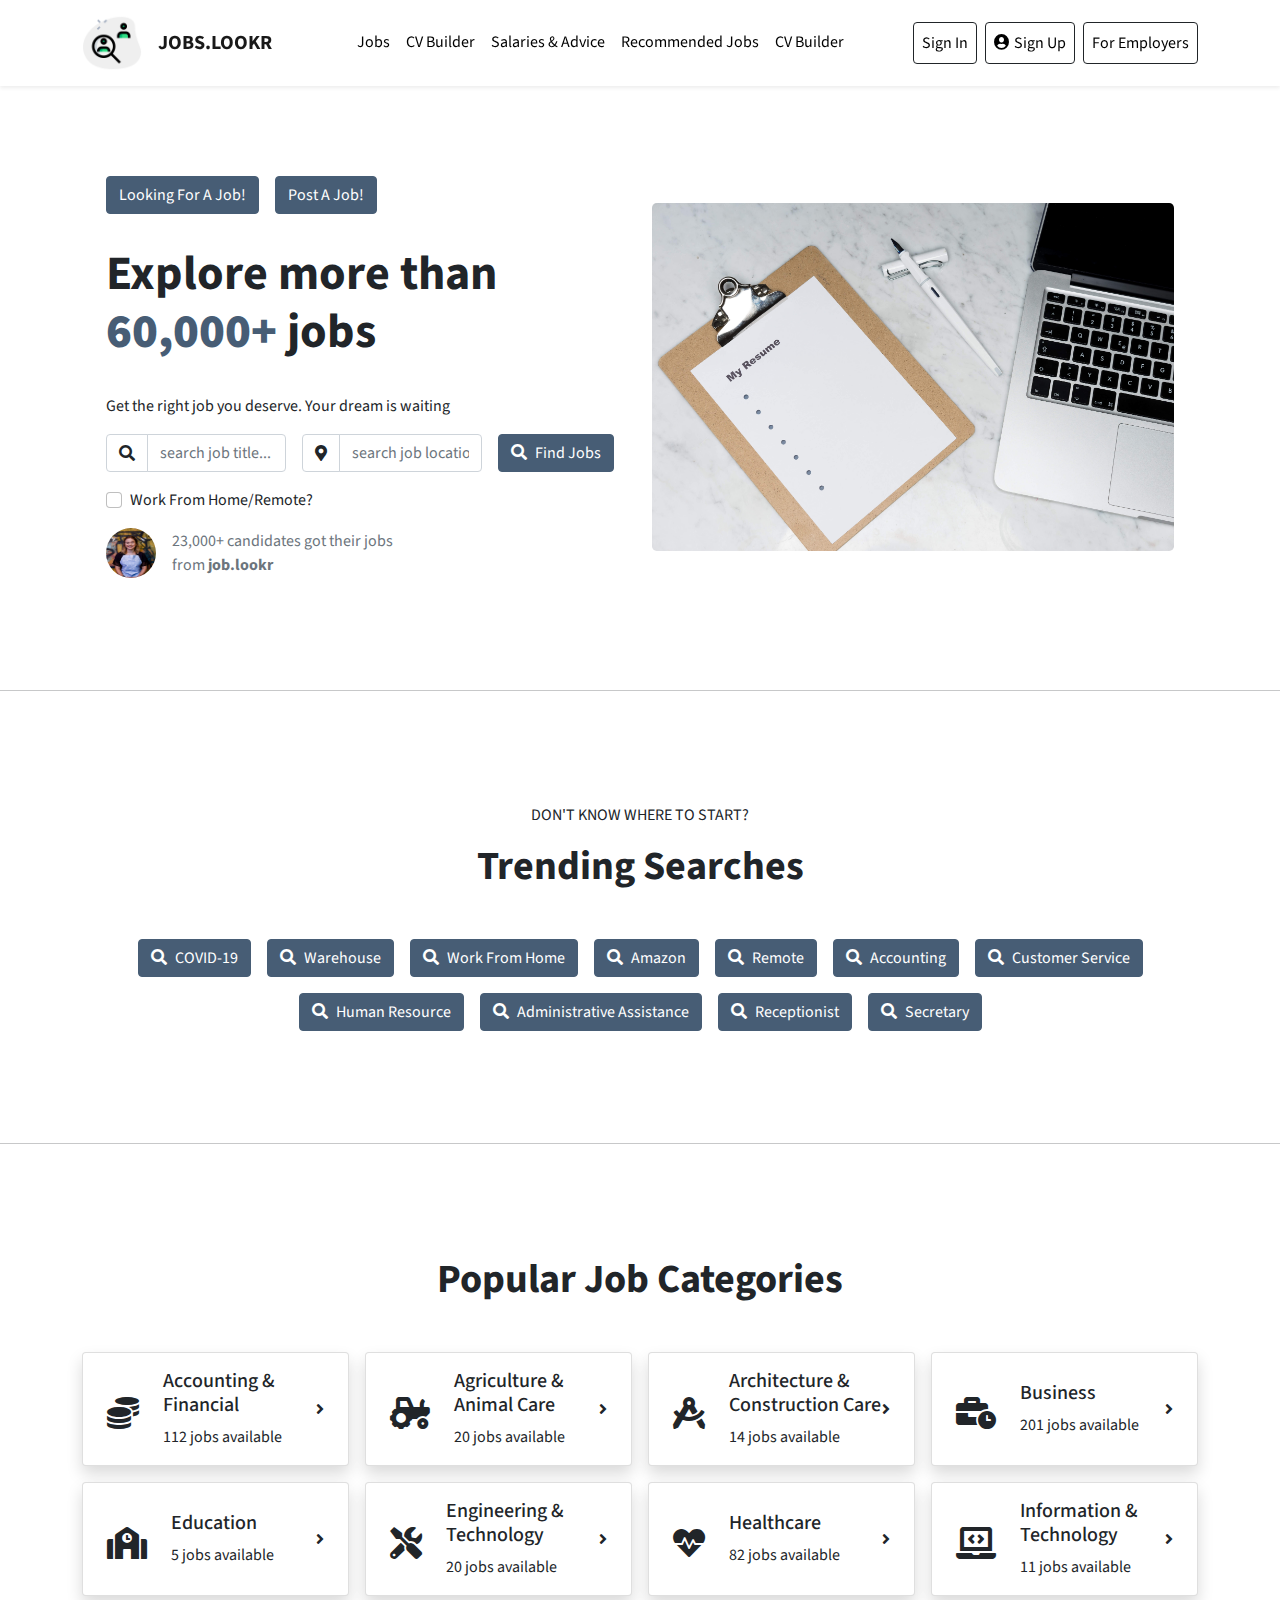
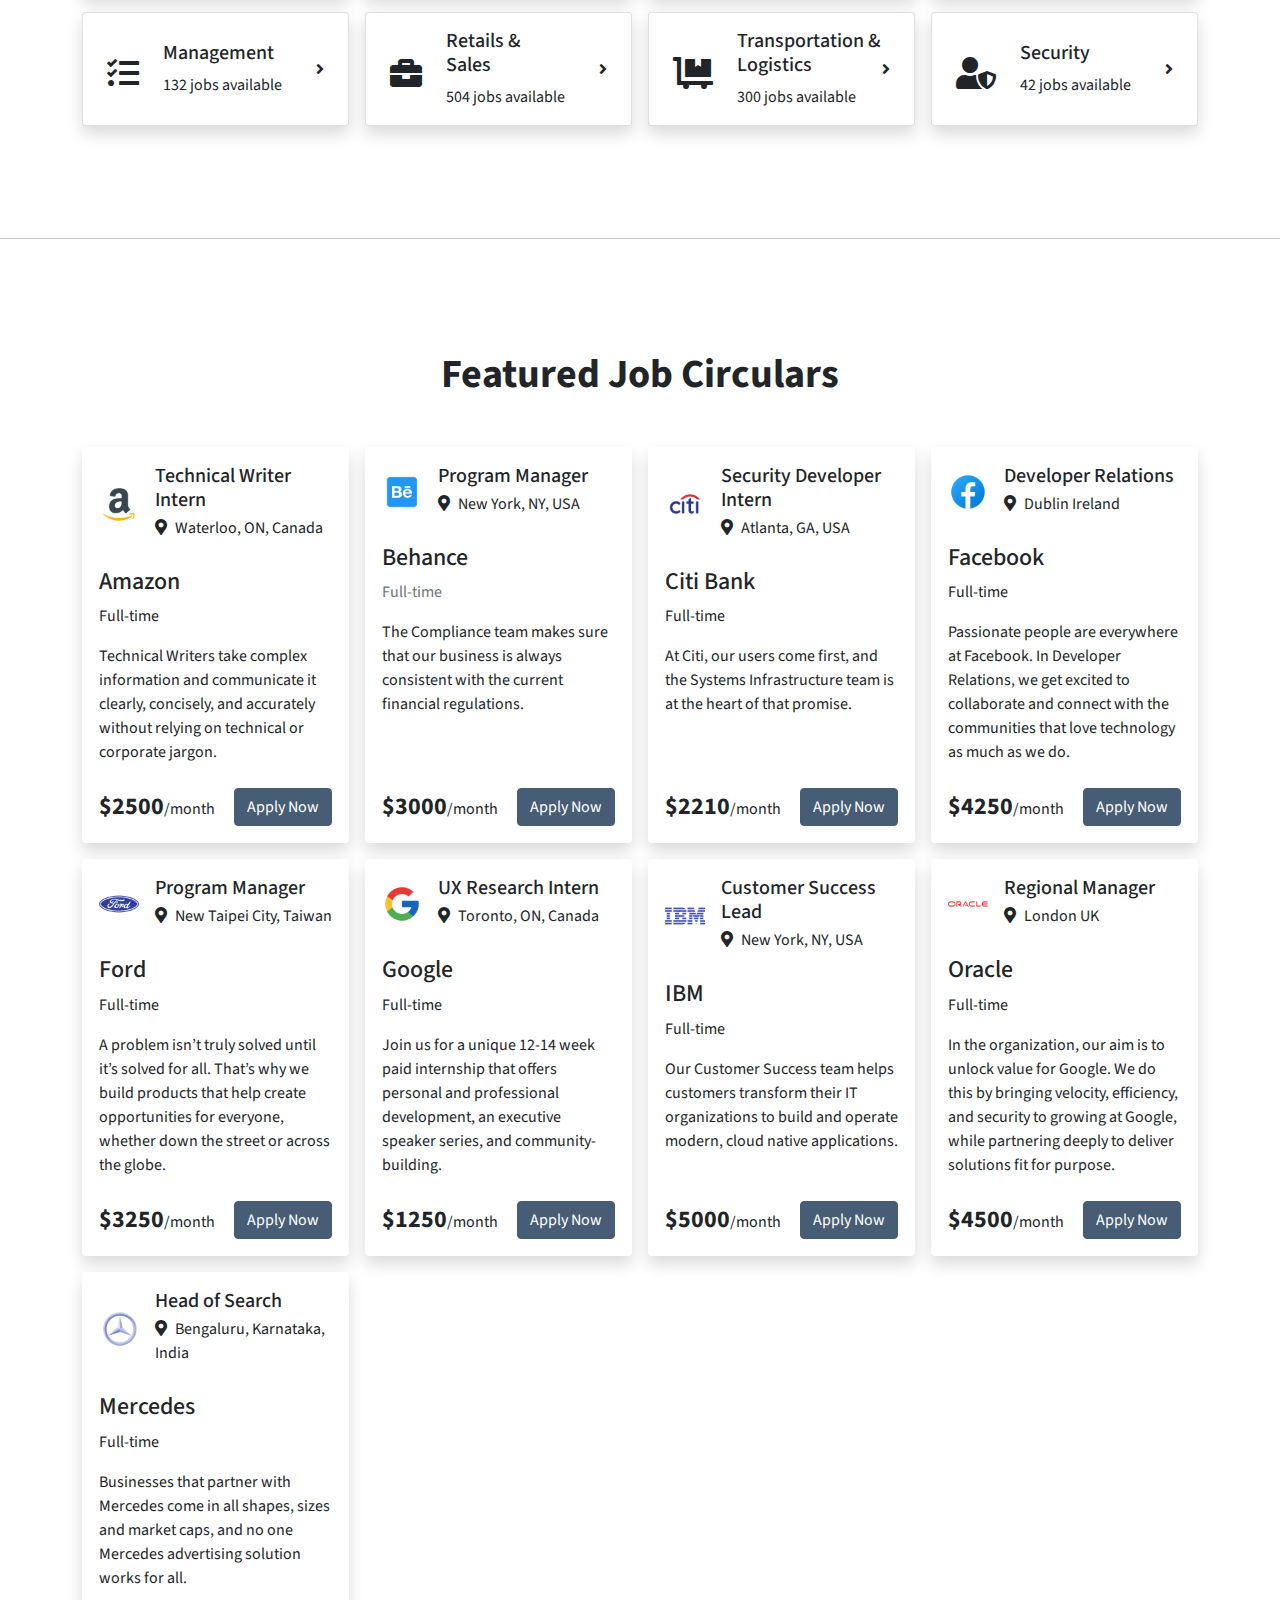
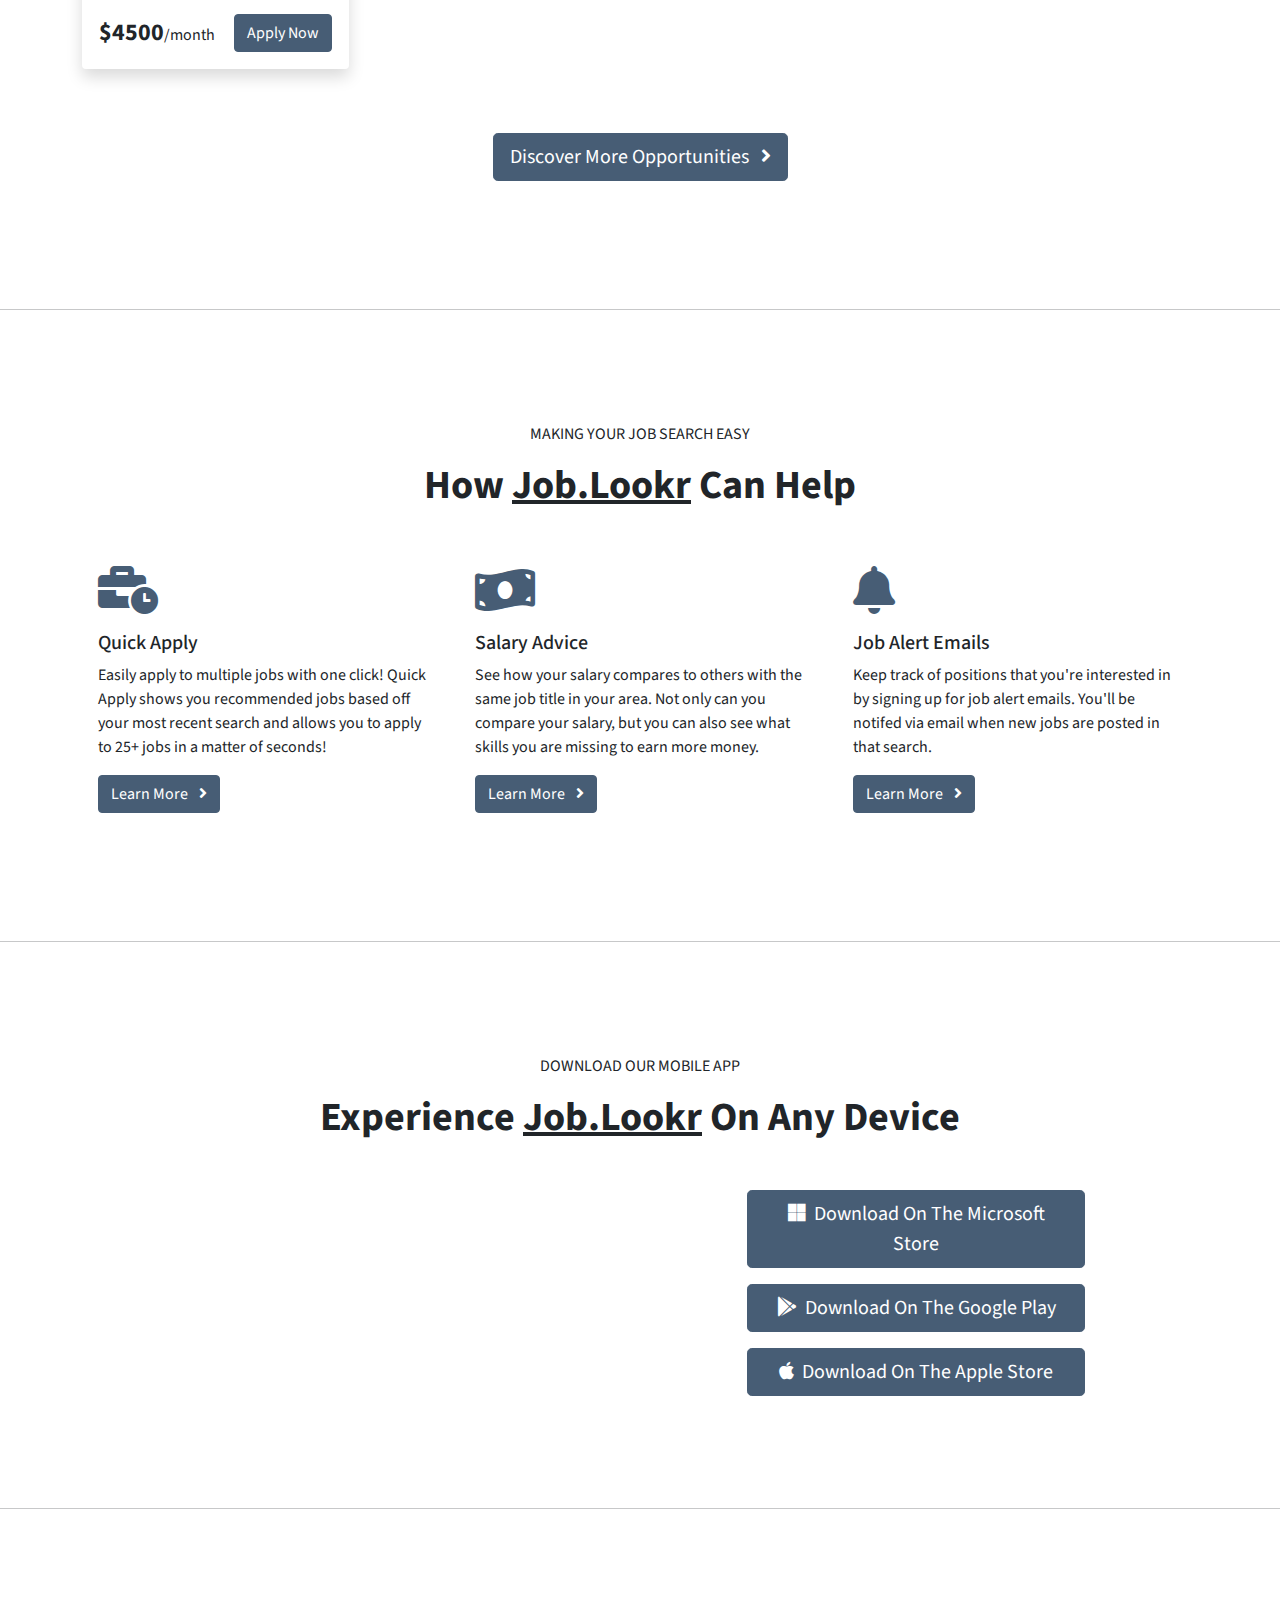
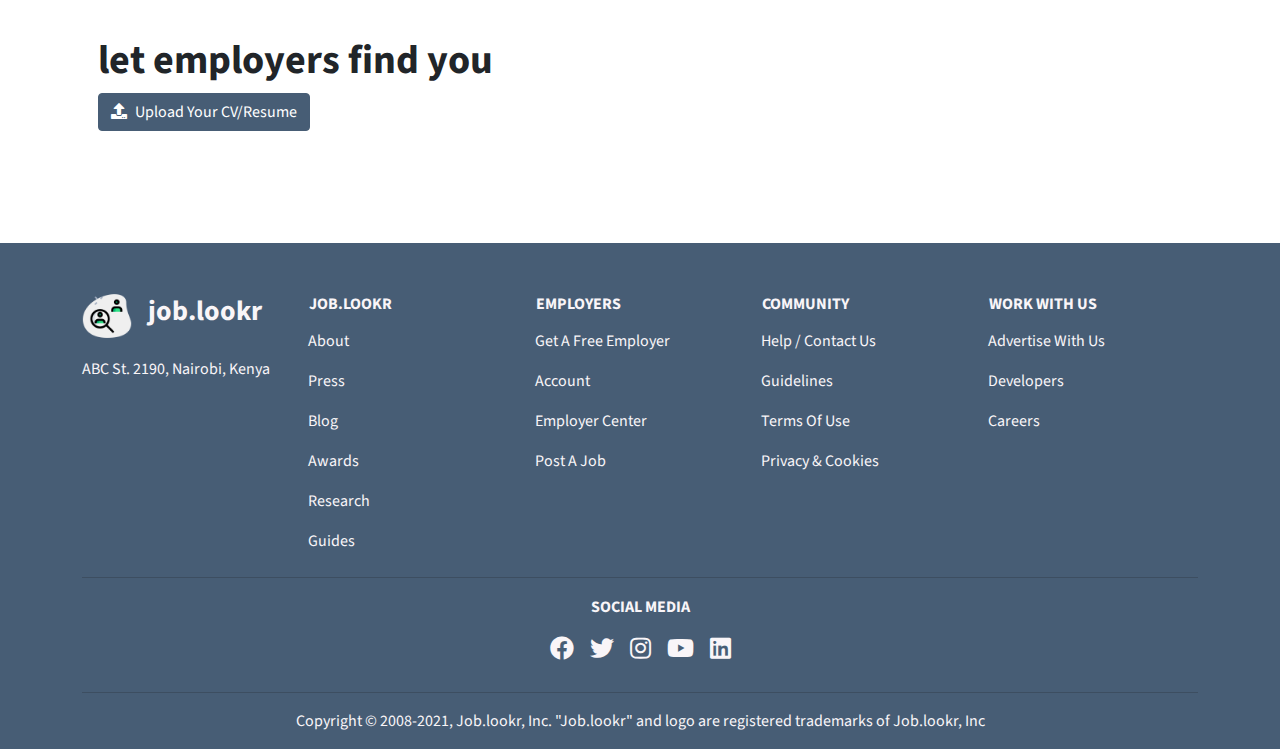
==== commit e8eea2c2: "# UI Updates - added social media links - added RWD support for tabs" ====
--- a/index.html
+++ b/index.html
@@ -39,7 +39,7 @@
     <div class="container">
       <a class="navbar-brand d-flex align-items-center" href="/">
         <img loading="lazy" src="img/logo.png" alt="logo" class="me-3" width="60" height="60">
-        <span class="text-uppercase fw-bold">jobs.lookr</span>
+        <span class="text-uppercase fw-bold d-none d-sm-block d-lg-none d-xl-block">jobs.lookr</span>
       </a>
       <button class="navbar-toggler" type="button" data-bs-toggle="offcanvas" data-bs-target="#offcanvasNavbar"
               aria-expanded="false" aria-label="offcanvasNavbar">
@@ -56,31 +56,31 @@
         <div class="offcanvas-body">
           <ul class="navbar-nav ms-auto">
             <li class="nav-item">
-              <a class="nav-link text-capitalize rounded-3" href="#">jobs</a>
+              <a class="nav-link text-capitalize rounded-3" href="404.html">jobs</a>
             </li>
             <li class="nav-item">
-              <a class="nav-link text-capitalize rounded-3" href="#">CV builder</a>
+              <a class="nav-link text-capitalize rounded-3" href="404.html">CV builder</a>
             </li>
             <li class="nav-item">
-              <a class="nav-link text-capitalize rounded-3" href="#">salaries & advice</a>
+              <a class="nav-link text-capitalize rounded-3" href="404.html">salaries & advice</a>
             </li>
             <li class="nav-item">
-              <a class="nav-link text-capitalize rounded-3" href="#">recommended jobs</a>
+              <a class="nav-link text-capitalize rounded-3" href="404.html">recommended jobs</a>
             </li>
             <li class="nav-item">
-              <a class="nav-link text-capitalize rounded-3" href="#">CV builder</a>
+              <a class="nav-link text-capitalize rounded-3" href="404.html">CV builder</a>
             </li>
           </ul>
           <ul class="navbar-nav ms-auto">
             <li class="nav-item me-0 me-lg-2 mb-2 mb-lg-0">
-              <a class="nav-link text-capitalize btn btn-outline-dark" href="#">sign in</a>
+              <a class="nav-link text-capitalize btn btn-outline-dark" href="404.html">sign in</a>
             </li>
             <li class="nav-item me-0 me-lg-2 mb-2 mb-lg-0">
-              <a class="nav-link text-capitalize btn btn-outline-dark" href="#">
+              <a class="nav-link text-capitalize btn btn-outline-dark" href="404.html">
                 <i class="fas fa-user-circle me-1"></i>sign up</a>
             </li>
             <li class="nav-item">
-              <a class="nav-link text-capitalize btn btn-outline-dark" href="#">for employers</a>
+              <a class="nav-link text-capitalize btn btn-outline-dark" href="404.html">for employers</a>
             </li>
           </ul>
         </div>
@@ -99,7 +99,7 @@
           </div>
           <h1 class="display-5 fw-bold">Explore more than <span class="fw-bolder text-primary">60,000+</span> jobs</h1>
           <p>Get the right job you deserve. Your dream is waiting</p>
-          <div class="d-flex flex-column flex-lg-row gap-3">
+          <div class="d-flex flex-column flex-xl-row gap-3">
             <div class="input-group">
               <span class="input-group-text bg-transparent">
                 <i class="fas fa-search"></i>
@@ -112,17 +112,17 @@
               </span>
               <input type="text" class="form-control" placeholder="search job location..." id="inp-job-location">
             </div>
-            <div class="form-check mt-3 d-block d-lg-none">
+            <div class="form-check d-block d-xl-none">
               <input class="form-check-input" type="checkbox" value="" id="remote-checkbox">
               <label class="form-check-label" for="defaultCheck1">
                 Work from home/remote?
               </label>
             </div>
-            <div class="col-5 col-lg-3">
-              <a href="search.html" class="btn btn-primary w-auto"><i class="fas fa-search me-2"></i>find jobs</a>
-            </div>
-          </div>
-          <div class="form-check mt-3 d-none d-lg-block">
+            <div class="col-5 col-xl-3">
+              <a href="search.html" class="btn btn-primary"><i class="fas fa-search me-2"></i>find jobs</a>
+            </div>
+          </div>
+          <div class="form-check mt-3 d-none d-xl-block">
             <input class="form-check-input" type="checkbox" value="" id="defaultCheck1">
             <label class="form-check-label" for="defaultCheck1">
               Work from home/remote?
@@ -172,7 +172,7 @@
           <h3 class="display-6 fw-bold text-capitalize">popular job categories</h3>
         </div>
         <div class="section-body">
-          <div class="row row-cols-1 row-cols-md-4 g-3">
+          <div class="row row-cols-1 row-cols-md-2 row-cols-lg-3 row-cols-xl-4 g-3">
             <div class="col">
               <div class="card h-100 shadow">
                 <div class="card-body px-0 d-flex align-items-center">
@@ -328,7 +328,7 @@
           <h3 class="display-6 fw-bold text-capitalize">featured job circulars</h3>
         </div>
         <div class="section-body">
-          <div class="row row-cols-1 row-cols-md-3 g-3">
+          <div class="row row-cols-1 row-cols-md-2 row-cols-lg-3 row-cols-xl-4 g-3">
             <div class="col">
               <div class="card h-100 job-card border-0 shadow">
                 <div class="card-header d-flex align-items-center bg-transparent pt-3 border-0">
@@ -726,11 +726,11 @@
       </p>
       <div class="collapse show" id="fifth-col">
         <div class="d-flex gap-3 justify-content-center">
-          <a href="" class="nav-link px-0 fs-4"><i class="fab fa-facebook"></i></a>
-          <a href="" class="nav-link px-0 fs-4"><i class="fab fa-twitter"></i></a>
-          <a href="" class="nav-link px-0 fs-4"><i class="fab fa-instagram"></i></a>
-          <a href="" class="nav-link px-0 fs-4"><i class="fab fa-youtube"></i></a>
-          <a href="" class="nav-link px-0 fs-4"><i class="fab fa-linkedin"></i></a>
+          <a href="https://www.facebook.com/kelvinkk96" target="_blank" class="nav-link px-0 fs-4"><i class="fab fa-facebook"></i></a>
+          <a href="https://twitter.com/kelvink_96" target="_blank" class="nav-link px-0 fs-4"><i class="fab fa-twitter"></i></a>
+          <a href="https://www.instagram.com/kelvink_96/" target="_blank" class="nav-link px-0 fs-4"><i class="fab fa-instagram"></i></a>
+          <a href="https://www.youtube.com/channel/UCtSLVZBTdEw475v3NmKfQ3g" target="_blank" class="nav-link px-0 fs-4"><i class="fab fa-youtube"></i></a>
+          <a href="https://www.linkedin.com/in/kelvink96/" target="_blank" class="nav-link px-0 fs-4"><i class="fab fa-linkedin"></i></a>
         </div>
       </div>
     </div>
--- a/css/main.css
+++ b/css/main.css
@@ -74,10 +74,10 @@
   margin-top: 80px;
 }
 
-nav.navbar .nav-link, nav.navbar .dropdown-item {
+nav.navbar .nav-link, nav.navbar .dropdown-item:not(.text-danger) {
   color: black !important;
 }
-nav.navbar .nav-link:hover, nav.navbar .dropdown-item:hover {
+nav.navbar .nav-link:hover, nav.navbar .dropdown-item:not(.text-danger):hover {
   background-color: #F9F5F8;
 }
 
@@ -109,31 +109,15 @@
 footer a, footer .nav-link {
   text-transform: capitalize;
 }
+footer a:hover, footer a:focus, footer .nav-link:hover, footer .nav-link:focus {
+  color: #DCE4F1;
+  text-decoration: underline;
+}
 
 /* Extra small devices (phones, 600px and down) */
 /* Small devices (portrait tablets and large phones, 600px and up) */
-@media only screen and (min-width: 600px) {
-  #collapseOtherFilters {
-    display: block;
-  }
-}
 /* Medium devices (landscape tablets, 768px and up) */
-@media only screen and (min-width: 768px) {
-  .example {
-    background: blue;
-  }
-}
 /* Large devices (laptops/desktops, 992px and up) */
-@media only screen and (min-width: 992px) {
-  .example {
-    background: orange;
-  }
-}
 /* Extra large devices (large laptops and desktops, 1200px and up) */
-@media only screen and (min-width: 1200px) {
-  .example {
-    background: pink;
-  }
-}
 
 /*# sourceMappingURL=main.css.map */
